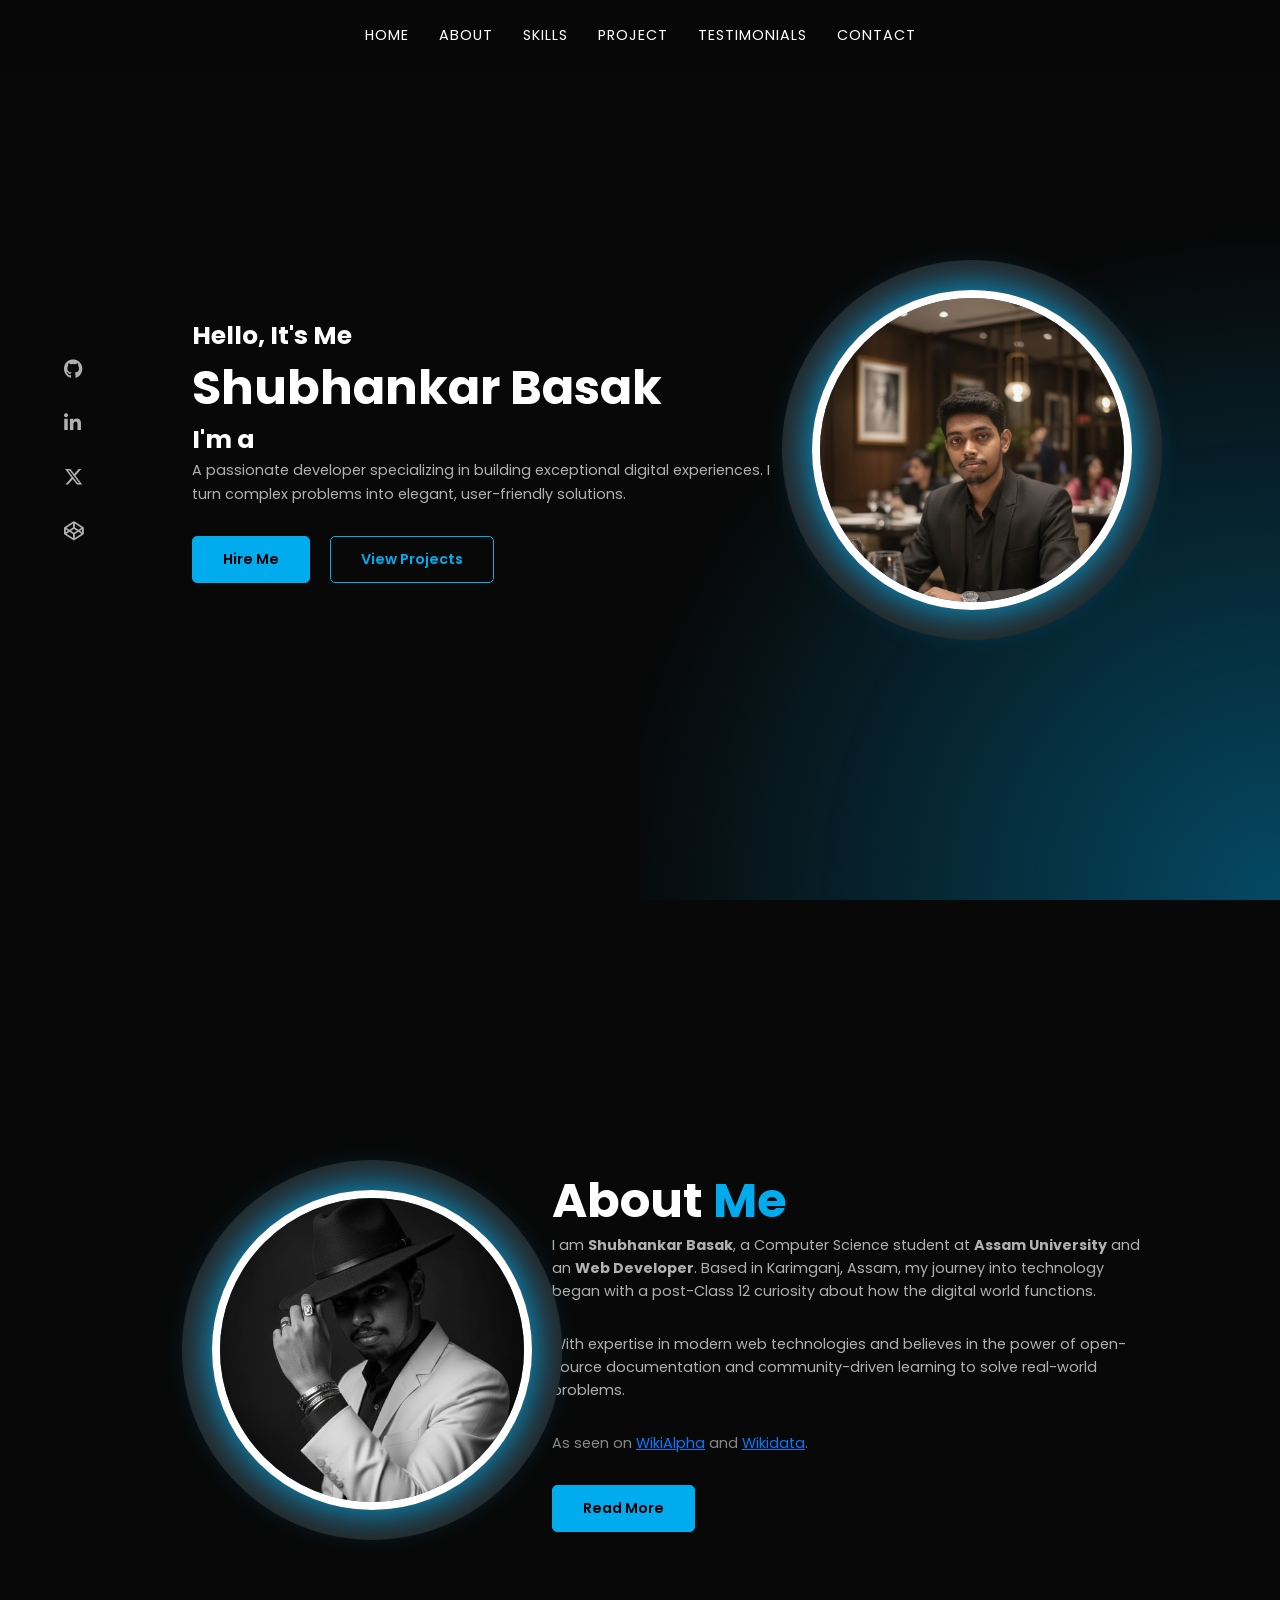
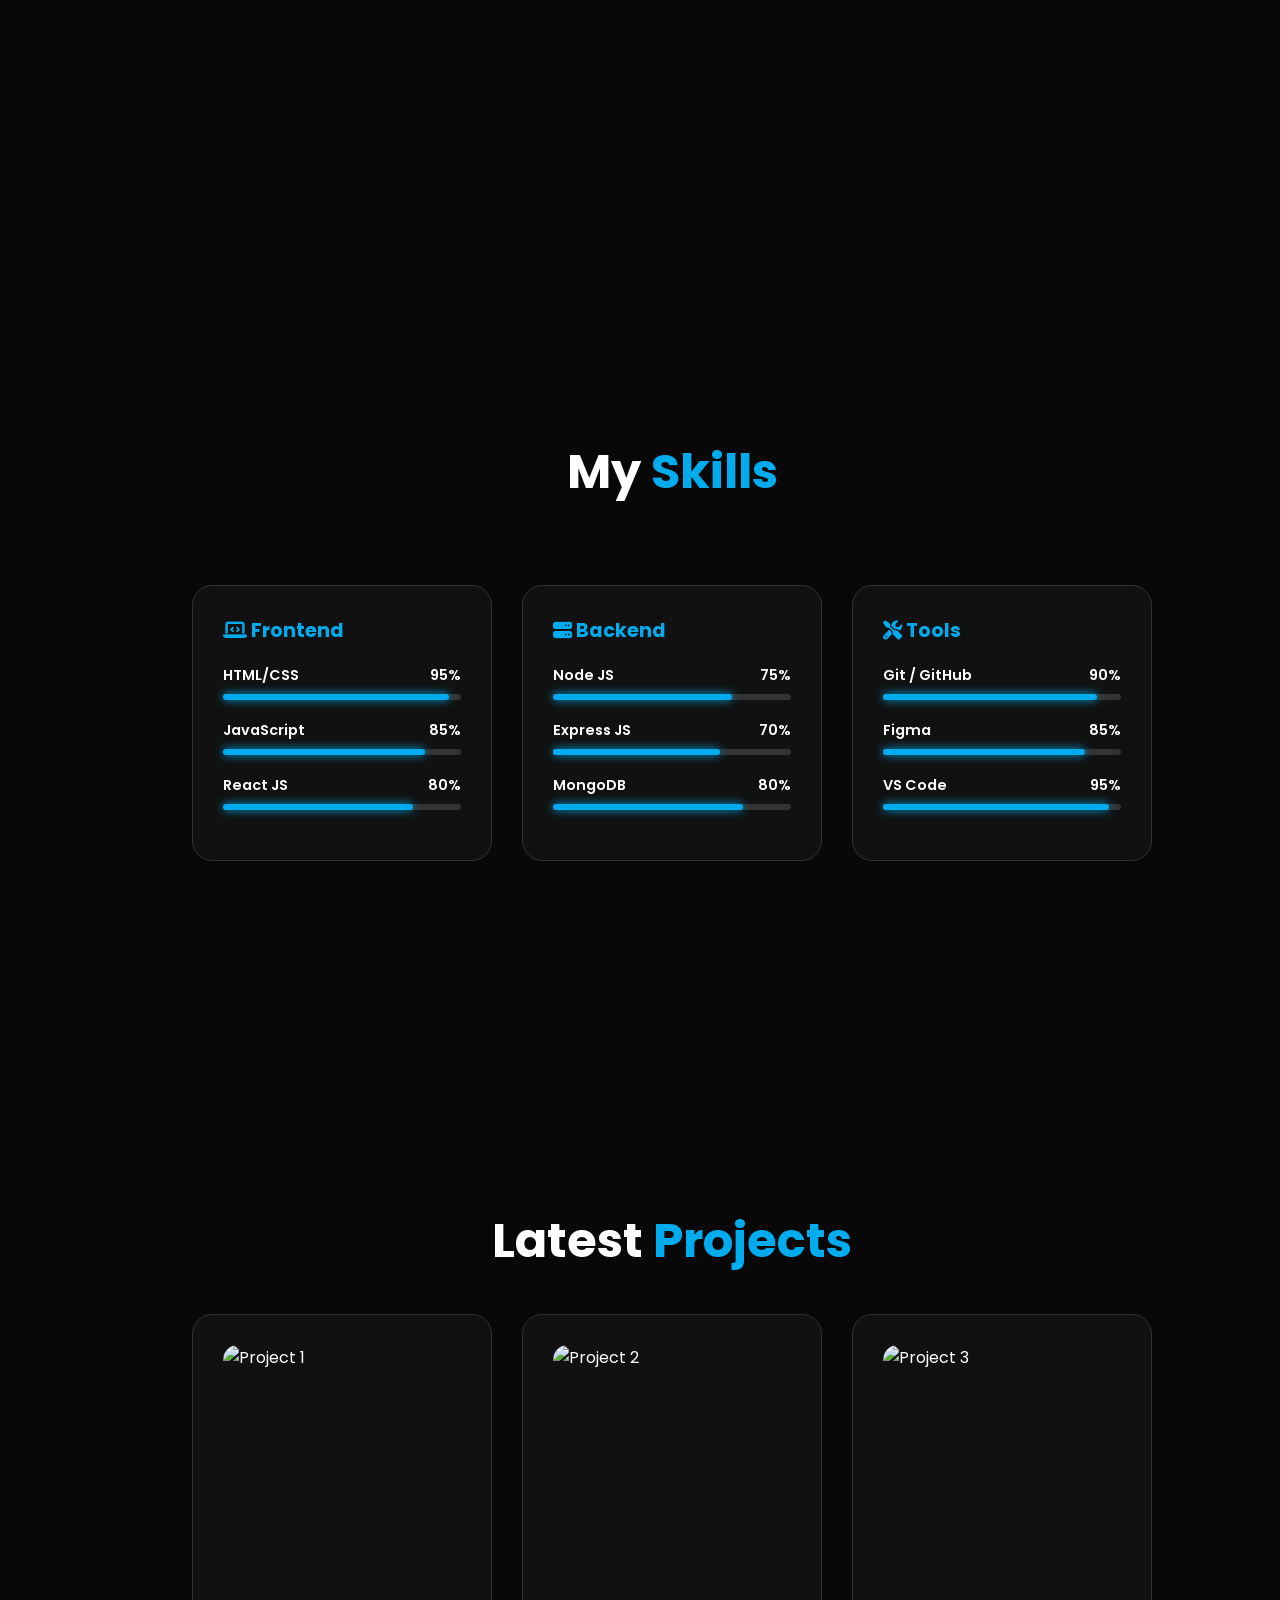
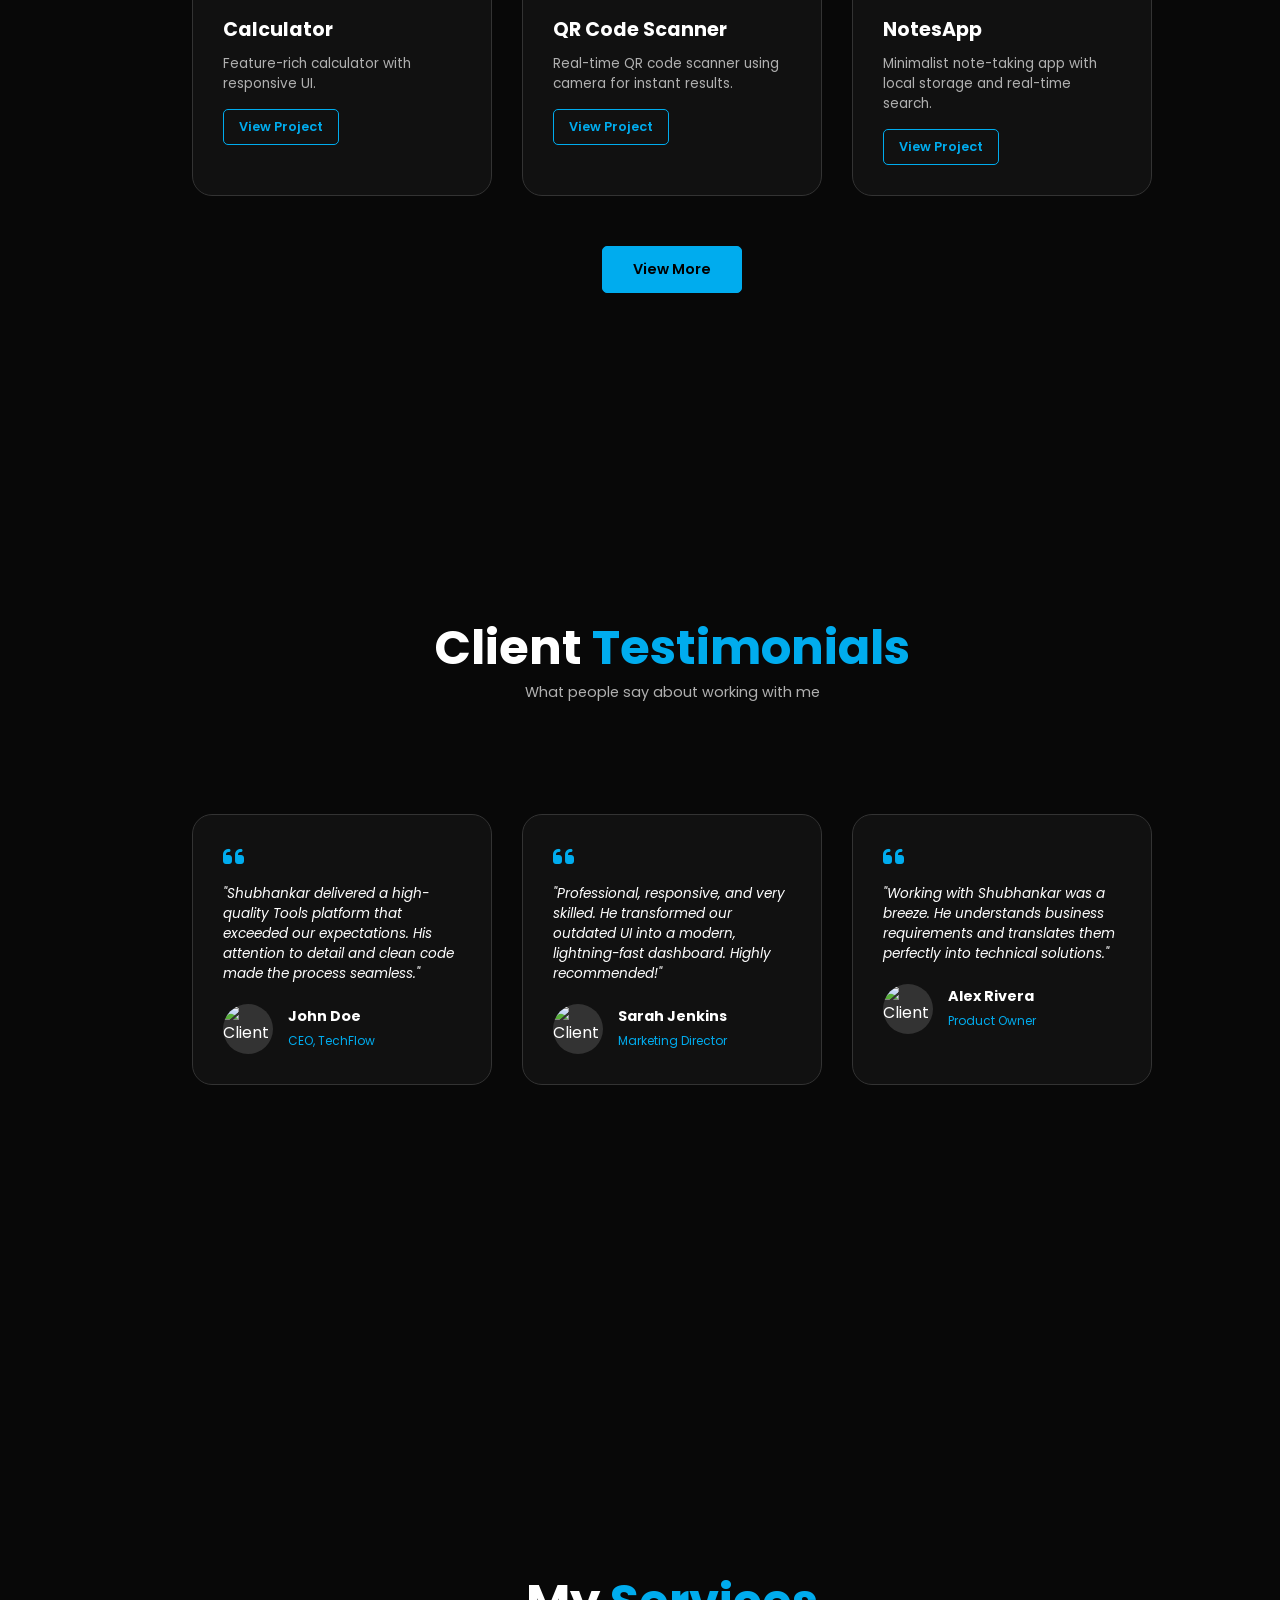
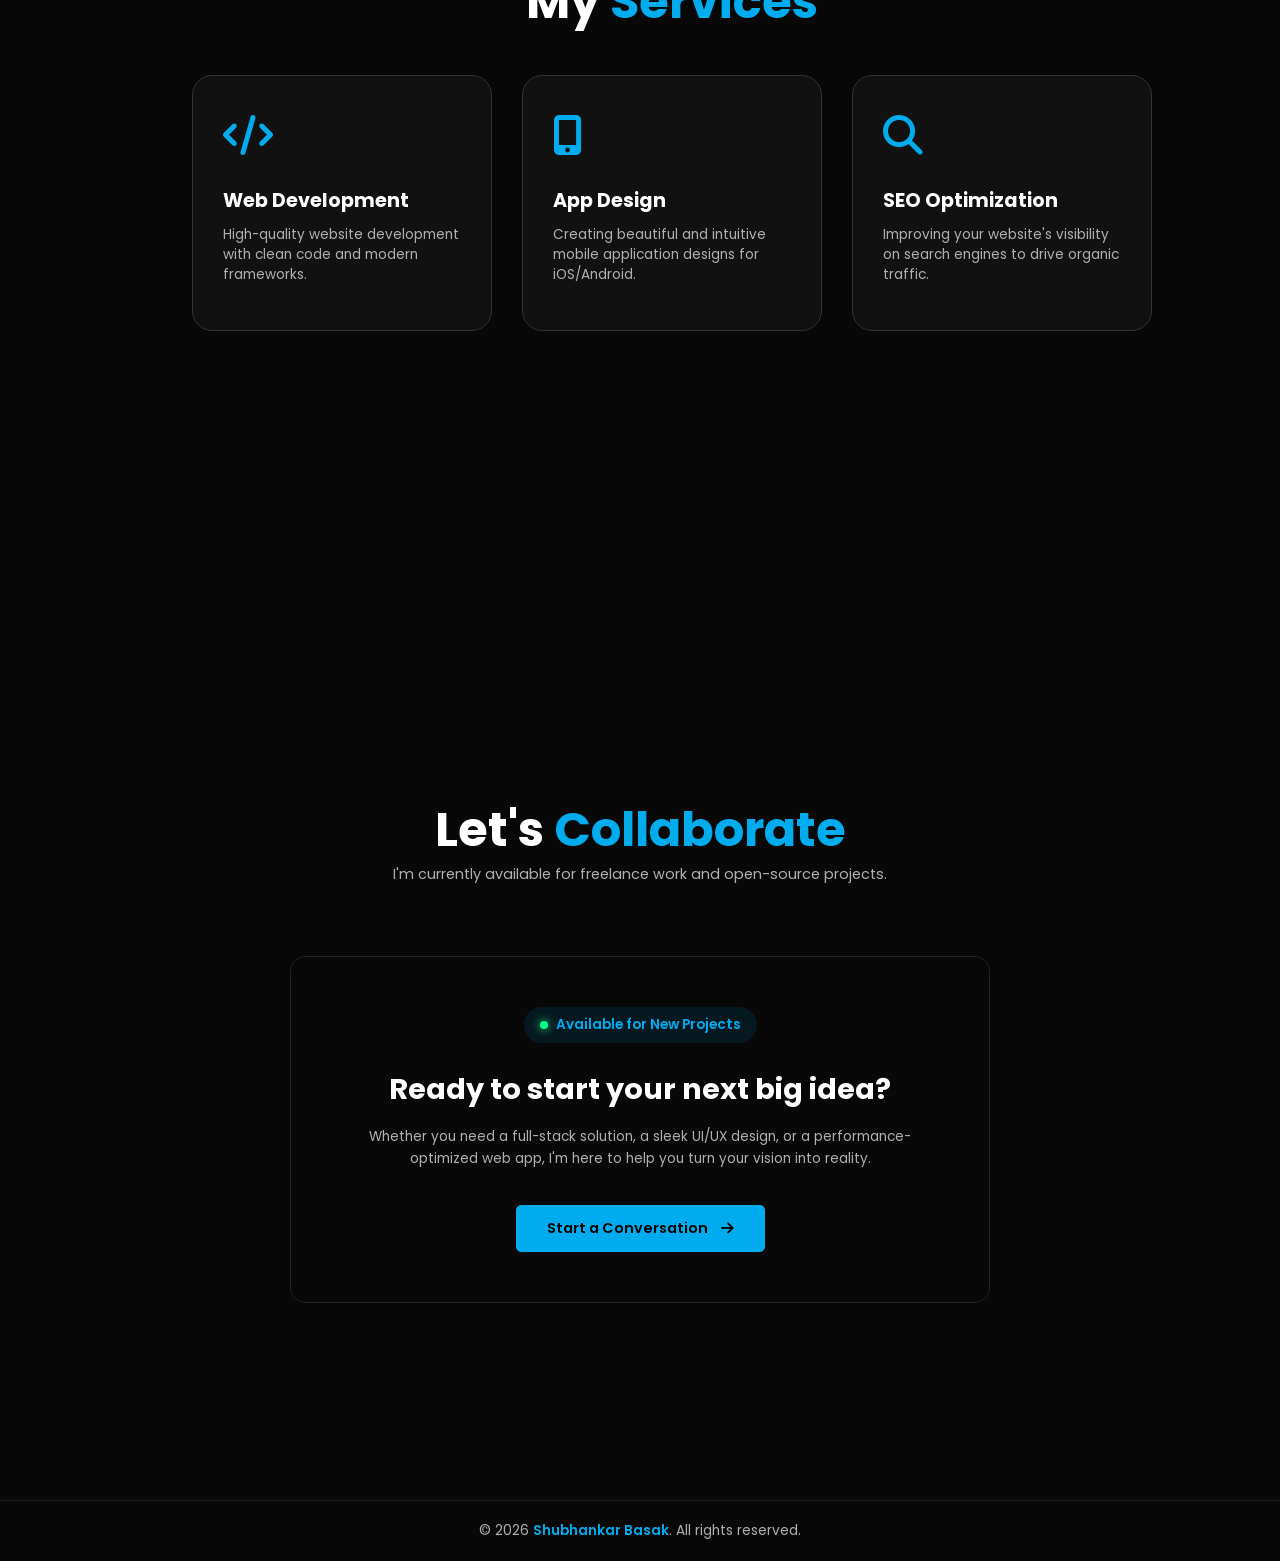
==== index.html @ ce128bd2 "Revamp contact section layout and content" ====
<!DOCTYPE html>
<html lang="en">
<head>
    <meta charset="UTF-8">
    <meta name="viewport" content="width=device-width, initial-scale=1.0">
    <title>Shubhankar Basak | Web Developer Portfolio</title>
    <link href="https://fonts.googleapis.com/css2?family=Poppins:wght@300;400;600;700&display=swap" rel="stylesheet">
    <link rel="stylesheet" href="https://cdnjs.cloudflare.com/ajax/libs/font-awesome/6.5.1/css/all.min.css">
    <link rel="stylesheet" href="style.css">
    <script src="https://unpkg.com/typed.js@2.1.0/dist/typed.umd.js"></script>
    
    <!-- Favicon (SB logo) -->
    <link rel="icon" type="image/png" href="./favicon.png">
    <link rel="apple-touch-icon" sizes="180x180" href="./favicon.png">
    <link rel="icon" type="image/png" sizes="16x16" href="./favicon.png">
    <link rel="icon" type="image/png" sizes="192x192" href="./favicon.png">

    <!-- SEO Meta -->
    <meta name="description" content="Portfolio of Shubhankar Basak, a passionate Full-Stack Web Developer and Computer Science student at Assam University. Expertise in modern web technologies.">
    <meta name="author" content="Shubhankar Basak">
    <meta name="keywords" content="Shubhankar Basak, Web Developer, Full-Stack Developer, Assam University, React Developer, Node.js Developer, India">
    <link rel="canonical" href="https://shubhankar-basak.github.io/">
    
    <meta name="google-site-verification" content="VZN8U-gEPuK7A5vsTEUNOyEI4NeCTrRRIuLxTg9g1_s" />
    
    <!-- Open Graph -->
    <meta property="og:site_name" content="Shubhankar Basak Portfolio"/>
    <meta property="og:title" content="Shubhankar Basak | Full-Stack Web Developer & CS Student"/>
    <meta property="og:description" content="Explore the portfolio of Shubhankar Basak. Transforming ideas into high-performance web applications with modern technology."/>
    <meta property="og:image" content="https://shubhankar-basak.github.io/Images/Shubhankar-Basak-as-Web-Developer.jpg"/> <!-- Your hero photo -->
    <meta property="og:image:alt" content="Shubhankar Basak Professional Portrait"/>
    <meta property="og:url" content="https://shubhankar-basak.github.io/"/>
    <meta property="og:type" content="website"/>
    
    <!-- Twitter -->
    <meta name="twitter:card" content="summary_large_image">
    <meta name="twitter:title" content="Shubhankar Basak | Full-Stack Web Developer">
    <meta name="twitter:description" content="Computer Science student at Assam University building high-performance web experiences.">
    <meta name="twitter:image" content="https://shubhankar-basak.github.io/Images/Shubhankar-Basak-as-Web-Developer.jpg">
    
     <!-- Structured Data -->
    <script type="application/ld+json">
{
  "@context": "https://schema.org",
  "@type": "ProfilePage",
  "mainEntity": {
    "@type": "Person",
    "name": "Shubhankar Basak",
    "url": "https://shubhankar-basak.github.io/",
    "jobTitle": "Web Developer",
    "description": "Computer Science student at Assam University and Web Developer.",
    "gender": "Male",
    "birthDate": "2006-04-20",
    "birthPlace": {
      "@type": "Place",
      "name": "Karimganj, Assam, India"
    },
    "image": [
    "https://shubhankar-basak.github.io/Images/Shubhankar-Basak-as-Web-Developer.jpg",
    "https://shubhankar-basak.github.io/Images/Shubhankar-Basak-at-university.jpg",
    "https://shubhankar-basak.github.io/Images/Shubhankar-Basak-at-snow.jpeg",
    "https://shubhankar-basak.github.io/Images/Shubhankar-Basak-in-portrait.jpeg"
  ],   
    "knowsAbout": [
    "Web Development",
    "Frontend Development",
    "Search Engine Optimization"
  ],
    "height": {
      "@type": "QuantitativeValue",
      "value": "1.66",
      "unitCode": "MTR"
    },
    "alumniOf": {
      "@type": "EducationalOrganization",
      "name": "Assam University",
      "sameAs": "https://www.wikidata.org/wiki/Q738991"
    },
    "address": {
      "@type": "PostalAddress",
      "addressLocality": "Sribhumi",
      "addressRegion": "Assam",
      "addressCountry": "India"
    },
    "sameAs": [  
      "https://github.com/Shubhankar-Basak",
      "https://www.linkedin.com/in/shubhankar-basak",
      "https://x.com/Shubhankar_in",
      "https://www.wikidata.org/wiki/Q137461805",
      "https://wikialpha.co/wiki/Shubhankar_Basak",
      "https://www.google.com/search?q=Shubhankar+Basak&kgmid=/g/11yhk9qsg5"  
    ]
  }
}
</script>
    
</head>
<body>

    <div class="bg-accent"></div>

    <nav>
    <div class="menu-toggle" id="mobile-menu">
        <span class="bar"></span>
        <span class="bar"></span>
        <span class="bar"></span>
    </div>

    <div class="nav-links">
        <a href="/" class="active">Home</a>
        <a href="about/">About</a>
        <a href="#skills">Skills</a>
        <a href="#project">Project</a>
        <a href="#testimonials">Testimonials</a>
        <a href="contact/">Contact</a>

        <!-- Social Icons in Mobile Menu Only -->
    <div class="mobile-social-icons">
        <a href="https://github.com/Shubhankar-Basak" target="_blank" rel="noopener">
            <i class="fab fa-github"></i>
        </a>
        <a href="https://www.linkedin.com/in/shubhankar-basak" target="_blank" rel="noopener">
            <i class="fab fa-linkedin-in"></i>
        </a>
        <a href="https://x.com/Shubhankar_in" target="_blank" rel="noopener">
            <i class="fab fa-x-twitter"></i>
        </a>
    </div>
    </div>
</nav>

    <div class="sidebar">
    <a href="https://github.com/Shubhankar-Basak" target="_blank" rel="noopener" title="GitHub">
        <i class="fab fa-github"></i>
    </a>
    <a href="https://www.linkedin.com/in/shubhankar-basak" target="_blank" rel="noopener" title="LinkedIn">
        <i class="fab fa-linkedin-in"></i>
    </a>
    <a href="https://x.com/Shubhankar_in" target="_blank" rel="noopener" title="X (Twitter)">
        <i class="fab fa-x-twitter"></i>
    </a>
    <a href="https://codepen.io/your-codepen-username" target="_blank" rel="noopener" title="CodePen">
        <i class="fab fa-codepen"></i>
    </a>
</div>

    <section id="home">
        <div class="hero-text">
            <h3>Hello, It's Me</h3>
            <h1>Shubhankar Basak</h1>
            <h3>I'm a <span id="typing-text"></span></h3>
            <p>
                A passionate developer specializing in building exceptional digital experiences. I turn complex problems into elegant, user-friendly solutions.
            </p>
            <div class="btn-group">
                <a href="#contact" class="btn btn-fill">Hire Me</a>
                <a href="#project" class="btn btn-outline">View Projects</a>
            </div>
        </div>

        <div class="profile-container">
            <div class="shape-bg"></div>
            <div class="image-ring">
                <img src="Images/Shubhankar-Basak-as-Web-Developer.jpg" alt="Shubhankar Basak as an Web Developer">
            </div>
        </div>
    </section>

    <section id="about">
    <div class="profile-container">
        <div class="shape-bg"></div>
        <div class="image-ring">
            <img src="Images/Shubhankar-Basak-at-university.jpg" alt="Shubhankar Basak at University">
        </div>
    </div>

    <div class="hero-text">
        <h1>About <span>Me</span></h1>
        <p>
            I am <strong>Shubhankar Basak</strong>, a Computer Science student at <strong>Assam University</strong> and an <strong>Web Developer</strong>. Based in Karimganj, Assam, my journey into technology began with a post-Class 12 curiosity about how the digital world functions.
        </p>
        <p>
            With expertise in modern web technologies and believes in the power of open-source documentation and community-driven learning to solve real-world problems.
        </p>
        <p style="font-size: 0.9rem; color: #888;">
            As seen on <a href="https://wikialpha.co/wiki/Shubhankar_Basak" target="_blank" style="color: #007bff; text-decoration: underline;">WikiAlpha</a> and <a href="https://www.wikidata.org/wiki/Q137461805" target="_blank" style="color: #007bff; text-decoration: underline;">Wikidata</a>.
        </p>
        <div class="btn-group">
            <a href="about/" class="btn btn-fill">Read More</a>
        </div>
    </div>
</section>
    
    <section id="skills" style="flex-direction: column; justify-content: center; text-align: center;">
    <div class="hero-text" style="margin-bottom: 40px;">
        <h1>My <span>Skills</span></h1>
    </div>

    <div class="grid">
        <div class="card">
            <h3 style="color: var(--primary-blue); margin-bottom: 20px;"><i class="fas fa-laptop-code"></i> Frontend</h3>
            <div class="skill-item">
                <div class="skill-info"><span>HTML/CSS</span><span>95%</span></div>
                <div class="progress-line"><span style="width: 95%;"></span></div>
            </div>
            <div class="skill-item">
                <div class="skill-info"><span>JavaScript</span><span>85%</span></div>
                <div class="progress-line"><span style="width: 85%;"></span></div>
            </div>
            <div class="skill-item">
                <div class="skill-info"><span>React JS</span><span>80%</span></div>
                <div class="progress-line"><span style="width: 80%;"></span></div>
            </div>
        </div>

        <div class="card">
            <h3 style="color: var(--primary-blue); margin-bottom: 20px;"><i class="fas fa-server"></i> Backend</h3>
            <div class="skill-item">
                <div class="skill-info"><span>Node JS</span><span>75%</span></div>
                <div class="progress-line"><span style="width: 75%;"></span></div>
            </div>
            <div class="skill-item">
                <div class="skill-info"><span>Express JS</span><span>70%</span></div>
                <div class="progress-line"><span style="width: 70%;"></span></div>
            </div>
            <div class="skill-item">
                <div class="skill-info"><span>MongoDB</span><span>80%</span></div>
                <div class="progress-line"><span style="width: 80%;"></span></div>
            </div>
        </div>

        <div class="card">
            <h3 style="color: var(--primary-blue); margin-bottom: 20px;"><i class="fas fa-tools"></i> Tools</h3>
            <div class="skill-item">
                <div class="skill-info"><span>Git / GitHub</span><span>90%</span></div>
                <div class="progress-line"><span style="width: 90%;"></span></div>
            </div>
            <div class="skill-item">
                <div class="skill-info"><span>Figma</span><span>85%</span></div>
                <div class="progress-line"><span style="width: 85%;"></span></div>
            </div>
            <div class="skill-item">
                <div class="skill-info"><span>VS Code</span><span>95%</span></div>
                <div class="progress-line"><span style="width: 95%;"></span></div>
            </div>
        </div>
    </div>
</section>
    
    <section id="project">
        <div class="hero-text">
            <h1>Latest <span>Projects</span></h1>
        </div>

        <div class="grid">
            <div class="card">
                <div class="project-img">
                    <img src="https://i.ibb.co/VY19s7vb/unnamed.png" alt="Project 1">
                </div>
                <h3>Calculator</h3>
                <p>Feature-rich calculator with responsive UI.</p>
                <a href="https://shubhankar-basak.github.io/calculator/" class="btn btn-outline" style="padding: 8px 15px; font-size: 0.8rem;">View Project</a>
            </div>
            
            <div class="card">
                <div class="project-img">
                    <img src="https://i.ibb.co/N2tdGqB3/unnamed.jpg" alt="Project 2">
                </div>
                <h3>QR Code Scanner</h3>
                <p>Real-time QR code scanner using camera for instant results.</p>
                <a href="https://shubhankar-basak.github.io/qrcodescanner/" class="btn btn-outline" style="padding: 8px 15px; font-size: 0.8rem;">View Project</a>
            </div>

            <div class="card">
                <div class="project-img">
                    <img src="https://i.ibb.co/Y7VMCt6t/unnamed.png" alt="Project 3">
                </div>
                <h3>NotesApp</h3>
                <p>Minimalist note-taking app with local storage and real-time search.</p>
                <a href="https://shubhankar-basak.github.io/NotesApp/" class="btn btn-outline" style="padding: 8px 15px; font-size: 0.8rem;">View Project</a>
            </div>
        </div>

        <div style="margin-top: 50px;">
            <button onclick="openModal()" class="btn btn-fill">View More</button>
        </div>
    </section>
    
    <div id="projectModal" class="modal-overlay">
    <div class="modal-content">
        <span class="close-modal" onclick="closeModal()">&times;</span>
        <h2 class="highlight">All Projects</h2>
        <div class="modal-grid">
            <div class="modal-item">
                <h4>Calculator</h4>
                <p>Feature-rich calculator with responsive UI.</p>
                <a href="https://shubhankar-basak.github.io/calculator/" class="btn btn-fill" style="padding: 8px 15px; font-size: 0.8rem;">View Project</a>
            </div>
            <div class="modal-item">
                <h4>QR Code Scanner</h4>
                <p>Real-time QR scanner using camera API for instant detection & results.</p>
                <a href="https://shubhankar-basak.github.io/qrcodescanner/" class="btn btn-fill" style="padding: 8px 15px; font-size: 0.8rem;">View Project</a>
            </div>
            <div class="modal-item">
                <h4>NotesApp</h4>
                <p>Minimalist note-taking app with local storage and real-time search.</p>
                <a href="https://shubhankar-basak.github.io/NotesApp/" class="btn btn-fill" style="padding: 8px 15px; font-size: 0.8rem;">View Project</a>
            </div>
            <div class="modal-item">
                <h4>Healthy-diet Guide</h4>
                <p>Wellness website with meal plans with cool UI.</p>
                <a href="https://shubhankar-basak.github.io/healthydiet/" class="btn btn-fill" style="padding: 8px 15px; font-size: 0.8rem;">View Project</a>
            </div>
            <div class="modal-item">
                <h4>Tic-Tac-Toe</h4>
                <p>Interactive two-player game with smart win/draw detection.</p>
                <a href="https://shubhankar-basak.github.io/tic-tac-toe/" class="btn btn-fill" style="padding: 8px 15px; font-size: 0.8rem;">View Project</a>
            </div>
            <div class="modal-item">
                <h4>Tools hub</h4>
                <p>All-in-one utility hub with converters, generators, and tools.</p>
                <a href="https://shubhankar-basak.github.io/tools/
" class="btn btn-fill" style="padding: 8px 15px; font-size: 0.8rem;">View Project</a>
            </div>
        </div>
    </div>
</div>
    
    <section id="testimonials" style="flex-direction: column; justify-content: center; text-align: center;">
    <div class="hero-text" style="margin-bottom: 40px;">
        <h1>Client <span>Testimonials</span></h1>
        <p>What people say about working with me</p>
    </div>

    <div class="grid">
        <div class="card testimonial-card">
            <i class="fas fa-quote-left" style="color: var(--primary-blue); font-size: 1.5rem; margin-bottom: 15px;"></i>
            <p style="font-style: italic; color: var(--text-white); margin-bottom: 20px;">
                "Shubhankar delivered a high-quality Tools platform that exceeded our expectations. His attention to detail and clean code made the process seamless."
            </p>
            <div class="client-info" style="display: flex; align-items: center; gap: 15px;">
                <div class="client-img" style="width: 50px; height: 50px; border-radius: 50%; background: #333; overflow: hidden;">
                    <img src="https://images.unsplash.com/photo-1500648767791-00dcc994a43e?ixlib=rb-4.0.3&auto=format&fit=crop&w=100&h=100&q=80" alt="Client 1" style="width: 100%; height: 100%; object-fit: cover;">
                </div>
                <div style="text-align: left;">
                    <h4 style="font-size: 0.9rem;">John Doe</h4>
                    <span style="font-size: 0.75rem; color: var(--primary-blue);">CEO, TechFlow</span>
                </div>
            </div>
        </div>

        <div class="card testimonial-card">
            <i class="fas fa-quote-left" style="color: var(--primary-blue); font-size: 1.5rem; margin-bottom: 15px;"></i>
            <p style="font-style: italic; color: var(--text-white); margin-bottom: 20px;">
                "Professional, responsive, and very skilled. He transformed our outdated UI into a modern, lightning-fast dashboard. Highly recommended!"
            </p>
            <div class="client-info" style="display: flex; align-items: center; gap: 15px;">
                <div class="client-img" style="width: 50px; height: 50px; border-radius: 50%; background: #333; overflow: hidden;">
                    <img src="https://images.unsplash.com/photo-1580489944761-15a19d654956?ixlib=rb-4.0.3&auto=format&fit=crop&w=100&h=100&q=80" alt="Client 2" style="width: 100%; height: 100%; object-fit: cover;">
                </div>
                <div style="text-align: left;">
                    <h4 style="font-size: 0.9rem;">Sarah Jenkins</h4>
                    <span style="font-size: 0.75rem; color: var(--primary-blue);">Marketing Director</span>
                </div>
            </div>
        </div>

        <div class="card testimonial-card">
            <i class="fas fa-quote-left" style="color: var(--primary-blue); font-size: 1.5rem; margin-bottom: 15px;"></i>
            <p style="font-style: italic; color: var(--text-white); margin-bottom: 20px;">
                "Working with Shubhankar was a breeze. He understands business requirements and translates them perfectly into technical solutions."
            </p>
            <div class="client-info" style="display: flex; align-items: center; gap: 15px;">
                <div class="client-img" style="width: 50px; height: 50px; border-radius: 50%; background: #333; overflow: hidden;">
                    <img src="https://images.unsplash.com/photo-1519345182560-3f2917c472ef?ixlib=rb-4.0.3&auto=format&fit=crop&w=100&h=100&q=80" alt="Client 3" style="width: 100%; height: 100%; object-fit: cover;">
                </div>
                <div style="text-align: left;">
                    <h4 style="font-size: 0.9rem;">Alex Rivera</h4>
                    <span style="font-size: 0.75rem; color: var(--primary-blue);">Product Owner</span>
                </div>
            </div>
        </div>
    </div>
</section>

    <section id="service">
        <div class="hero-text">
            <h1>My <span>Services</span></h1>
        </div>
        <div class="grid">
            <div class="card">
                <div class="service-icon"><i class="fas fa-code"></i></div>
                <h3>Web Development</h3>
                <p>High-quality website development with clean code and modern frameworks.</p>
            </div>
            <div class="card">
                <div class="service-icon"><i class="fas fa-mobile-alt"></i></div>
                <h3>App Design</h3>
                <p>Creating beautiful and intuitive mobile application designs for iOS/Android.</p>
            </div>
            <div class="card">
                <div class="service-icon"><i class="fas fa-search"></i></div>
                <h3>SEO Optimization</h3>
                <p>Improving your website's visibility on search engines to drive organic traffic.</p>
            </div>
        </div>
    </section>
    
    <section id="contact" style="display: flex; flex-direction: column; justify-content: center; align-items: center; padding: 100px 10%;">
    <div class="hero-text" style="text-align: center; max-width: 100%; margin-bottom: 40px;">
        <h1>Let's <span>Collaborate</span></h1>
        <p>I'm currently available for freelance work and open-source projects.</p>
    </div>

    <div class="card teaser-card" style="width: 100%; max-width: 700px; padding: 50px; text-align: center; background: var(--secondary-bg); border: 1px solid #222; border-radius: 15px; transition: 0.4s;">
        
        <div class="availability-tag" style="display: inline-flex; align-items: center; gap: 8px; background: rgba(0, 172, 238, 0.1); color: var(--primary-blue); padding: 8px 16px; border-radius: 50px; font-size: 0.85rem; font-weight: 600; margin-bottom: 25px;">
            <span style="width: 8px; height: 8px; background: #00ff88; border-radius: 50%; box-shadow: 0 0 10px #00ff88;"></span>
            Available for New Projects
        </div>

        <h2 style="font-size: 1.8rem; margin-bottom: 15px; color: white;">Ready to start your next big idea?</h2>
        <p style="color: var(--text-gray); margin-bottom: 35px; line-height: 1.6;">
            Whether you need a full-stack solution, a sleek UI/UX design, or a performance-optimized web app, I'm here to help you turn your vision into reality.
        </p>

        <div class="btn-group" style="justify-content: center;">
            <a href="contact/" class="btn btn-fill">
                Start a Conversation <i class="fas fa-arrow-right" style="margin-left: 10px;"></i>
            </a>
        </div>
    </div>
</section>


<footer style="padding: 20px 10%; border-top: 1px solid #1a1a1a; text-align: center;">
    <div style="display: flex; justify-content: center; align-items: center;">
        <div style="color: var(--text-gray); font-size: 0.85rem;">
            <p>&copy; 2026 <a href="https://shubhankar-basak.github.io/" style="color: var(--primary-blue); font-weight: 600; text-decoration: none;">Shubhankar Basak</a>. All rights reserved.</p>
        </div>
    </div>
</footer>

    <script src="script.js"></script>
</body>
</html>
---- style.css ----
:root {
            --bg-color: #080808;
            --primary-blue: #00acee;
            --text-white: #ffffff;
            --text-gray: #b0b0b0;
        }

        * {
            margin: 0;
            padding: 0;
            box-sizing: border-box;
            font-family: 'Poppins', sans-serif;
            scroll-behavior: smooth;
        }

        html {
            scroll-padding-top: 90px; /* Ensures section headers aren't hidden by nav */
        }

        body {
            background-color: var(--bg-color);
            color: var(--text-white);
            overflow-x: hidden;
        }

        /* Background Accent */
        .bg-accent {
            position: fixed;
            bottom: 0;
            right: 0;
            width: 50%;
            height: 80%;
            background: radial-gradient(circle at bottom right, rgba(0, 172, 238, 0.4) 0%, transparent 70%);
            z-index: -1;
        }

        /* Navigation */
        nav {
            display: flex;
            justify-content: center;
            gap: 30px;
            padding: 25px;
            font-size: 0.9rem;
            text-transform: uppercase;
            letter-spacing: 1px;
            position: fixed;
            top: 0;
            width: 100%;
            background: rgba(8, 8, 8, 0.8);
            backdrop-filter: blur(10px);
            z-index: 1000;
        }

        nav a {
            color: var(--text-white);
            text-decoration: none;
            transition: 0.3s;
            border-bottom: 2px solid transparent;
        }

        nav a:hover, nav a.active {
            color: var(--primary-blue);
            border-bottom: 2px solid var(--primary-blue);
            padding-bottom: 5px;
        }

        /* Sidebar Icons */
        .sidebar {
            position: fixed;
            left: 5%;
            top: 50%;
            transform: translateY(-50%);
            display: flex;
            flex-direction: column;
            gap: 25px;
            font-size: 1.2rem;
            color: var(--text-gray);
            z-index: 100;
        }

        .sidebar i {
            cursor: pointer;
            transition: 0.3s;
        }

        .sidebar i:hover {
            color: var(--primary-blue);
        }

        /* Sections Styling */
        section {
            display: flex;
            align-items: center;
            justify-content: space-between;
            min-height: 100vh;
            padding: 80px 10% 80px 15%;
        }

        .hero-text {
            max-width: 600px;
        }

        .hero-text h3 {
            font-size: 25px;
            font-weight: 700;
        }

        .hero-text h3 span {
            color: var(--primary-blue);
        }

        .hero-text h1 {
            font-size: 48px;
            font-weight: 700;
            margin: -3px 0;
        }

        .hero-text h1 span {
            color: var(--primary-blue);
        }
        
        .hero-text p {
            color: var(--text-gray);
            line-height: 1.6;
            margin-bottom: 30px;
            font-size: 0.9rem;
        }

        /* Buttons */
        .btn-group {
            display: flex;
            gap: 20px;
        }

        .btn {
            padding: 12px 30px;
            border-radius: 5px;
            text-decoration: none;
            font-weight: 600;
            transition: 0.3s;
            font-size: 0.9rem;
            display: inline-block;
        }

        .btn-fill {
            background-color: var(--primary-blue);
            color: #000;
            border: 1px solid var(--primary-blue);
        }

        .btn-outline {
            background: transparent;
            color: var(--primary-blue);
            border: 1px solid var(--primary-blue);
        }

        .btn:hover {
            transform: translateY(-3px);
            box-shadow: 0 5px 15px rgba(0, 172, 238, 0.3);
        }

        /* Profile Image Container */
        .profile-container {
            position: relative;
            width: 400px;
            height: 400px;
            display: flex;
            justify-content: center;
            align-items: center;
        }

        .image-ring {
            width: 320px;
            height: 320px;
            border-radius: 50%;
            border: 8px solid white;
            box-shadow: 0 0 40px var(--primary-blue), inset 0 0 40px var(--primary-blue);
            overflow: hidden;
            position: relative;
            z-index: 2;
        }

        .image-ring img {
            width: 100%;
            height: 100%;
            object-fit: cover;
        }

        .shape-bg {
            position: absolute;
            width: 380px;
            height: 380px;
            background-color: #252525;
            border-radius: 50%;
            z-index: 1;
        }

        /* Grid & Cards (Used for Projects and Services) */
        #project, #service {
            flex-direction: column;
            justify-content: center;
            text-align: center;
        }

        .grid {
            display: grid;
            grid-template-columns: repeat(auto-fit, minmax(300px, 1fr));
            gap: 30px;
            width: 100%;
            margin-top: 40px;
        }

        .card {
            background: #111;
            padding: 30px;
            border-radius: 20px;
            border: 1px solid #333;
            transition: 0.4s;
            text-align: left;
        }

        .card:hover {
            border-color: var(--primary-blue);
            transform: translateY(-10px);
            box-shadow: 0 0 20px rgba(0, 172, 238, 0.2);
        }

        .project-img {
            width: 100%;
            height: 250px;
            background: #111111;
            border-radius: 15px;
            margin-bottom: 20px;
            overflow: hidden;
        }

        .project-img img {
            width: 100%;
            height: 100%;
            object-fit: cover;
        }

        .card h3 {
            font-size: 1.2rem;
            margin-bottom: 10px;
        }

        .card p {
            font-size: 0.85rem;
            color: var(--text-gray);
            margin-bottom: 15px;
        }

        .service-icon {
            font-size: 2.5rem;
            color: var(--primary-blue);
            margin-bottom: 20px;
        }

        /* Responsive */
        @media (max-width: 992px) {
            section {
                flex-direction: column-reverse;
                text-align: center;
                padding: 100px 5%;
            }
            .sidebar {
                position: relative;
                flex-direction: row;
                justify-content: center;
                top: 0;
                transform: none;
                margin-top: 40px;
            }
            .hero-text {
                margin-top: 40px;
            }
            .btn-group {
                justify-content: center;
            }
        }
        /* Skill Specific Styles */
.skill-item {
    margin-bottom: 20px;
}

.skill-info {
    display: flex;
    justify-content: space-between;
    margin-bottom: 8px;
    font-size: 0.9rem;
    font-weight: 600;
}

.progress-line {
    width: 100%;
    height: 6px;
    background-color: #333;
    border-radius: 10px;
    position: relative;
}

.progress-line span {
    height: 100%;
    background-color: var(--primary-blue);
    position: absolute;
    border-radius: 10px;
    box-shadow: 0 0 10px var(--primary-blue);
}
input:focus, textarea:focus {
    border-color: var(--primary-blue) !important;
    box-shadow: 0 0 10px rgba(0, 172, 238, 0.1);
    transition: 0.3s;
}
/* Custom Scrollbar for Chrome, Safari, and Edge */
::-webkit-scrollbar {
    width: 8px;
}

::-webkit-scrollbar-track {
    background: #080808; 
}

::-webkit-scrollbar-thumb {
    background: var(--primary-blue);
    border-radius: 10px;
}

::-webkit-scrollbar-thumb:hover {
    background: #0086b3; /* Slightly darker blue on hover */
}
/* Changes the color of text when a user highlights it */
::selection {
    background-color: var(--primary-blue);
    color: #000;
}
.card {
    /* ... your existing code ... */
    transition: all 0.4s cubic-bezier(0.175, 0.885, 0.32, 1.275);
}
/* Hamburger Styles */
.menu-toggle {
    display: none; /* Hidden on desktop */
    flex-direction: column;
    cursor: pointer;
    gap: 6px;
    z-index: 1001;
}

.bar {
    width: 25px;
    height: 3px;
    background-color: var(--text-white);
    transition: 0.4s;
    border-radius: 2px;
}

/* Mobile Menu Media Query */
@media (max-width: 768px) {
    .menu-toggle { display: flex; }

    .nav-links {
        position: fixed;
        top: 0;
        right: -100%; /* Hidden by default */
        height: 100vh;
        width: 70%;
        background: rgba(8, 8, 8, 0.98);
        backdrop-filter: blur(15px);
        display: flex;
        flex-direction: column;
        align-items: center;
        justify-content: center;
        gap: 30px;
        transition: 0.5s cubic-bezier(0.77,0.2,0.05,1.0);
    }

    .nav-links.active { right: 0; }

    /* Animated X Bar */
    .menu-toggle.active .bar:nth-child(1) { transform: translateY(9px) rotate(45deg); }
    .menu-toggle.active .bar:nth-child(2) { opacity: 0; }
    .menu-toggle.active .bar:nth-child(3) { transform: translateY(-9px) rotate(-45deg); }

    /* Mobile Text Hover: Blue and Underline only */
    .nav-links a {
        font-size: 1.2rem;
        border-bottom: none !important; /* Remove desktop border */
        padding-bottom: 0 !important;
    }

    .nav-links a:hover {
        color: var(--primary-blue) !important;
        text-decoration: underline;
        text-underline-offset: 8px;
    }
}
/* Restores spacing and layout for Desktop */
.nav-links {
    display: flex;
    gap: 30px; /* This adds the space between your links */
}

/* Ensure links don't have underlines by default */
.nav-links a {
    text-decoration: none;
}

/* Adjust the main nav to keep things centered */
nav {
    display: flex;
    justify-content: center;
    align-items: center;
}
@media (max-width: 992px) {
    /* Target the About section specifically */
    #about {
        flex-direction: column; /* Stack vertically */
    }

    /* Force the profile image to the top */
    #about .profile-container {
        order: 1; 
        margin-bottom: 20px; /* Add space between image and text */
    }

    /* Force the text to the bottom */
    #about .hero-text {
        order: 2;
    }
}
/* Modal Overlay */
.modal-overlay {
    position: fixed;
    top: 0;
    left: 0;
    width: 100%;
    height: 100%;
    background: rgba(0, 0, 0, 0.9);
    backdrop-filter: blur(8px);
    display: none; /* Hidden by default */
    justify-content: center;
    align-items: center;
    z-index: 2000;
}

/* Modal Box */
.modal-content {
    background: #111;
    padding: 40px;
    border-radius: 20px;
    border: 1px solid var(--primary-blue);
    width: 90%;
    max-width: 700px;
    max-height: 80vh;
    overflow-y: auto;
    position: relative;
    animation: modalFadeIn 0.3s ease;
}

@keyframes modalFadeIn {
    from { opacity: 0; transform: scale(0.9); }
    to { opacity: 1; transform: scale(1); }
}

.close-modal {
    position: absolute;
    top: 20px;
    right: 25px;
    font-size: 2rem;
    color: var(--text-gray);
    cursor: pointer;
}

.close-modal:hover { color: var(--primary-blue); }

/* Modal List Styling */
.modal-grid {
    display: flex;
    flex-direction: column;
    gap: 15px;
    margin-top: 25px;
}

.modal-item {
    padding: 15px;
    border-bottom: 1px solid #222;
    display: flex;
    justify-content: space-between;
    align-items: center;
}

.modal-item h4 { margin-bottom: 5px; }
.modal-item p { font-size: 0.85rem; color: var(--text-gray); }

.modal-content {
    background: #111;
    padding: 40px;
    padding-right: 25px; /* Extra space to keep the thumb away from the edge */
    border-radius: 20px;
    border: 1px solid var(--primary-blue);
    overflow-y: auto;
    scrollbar-width: thin; /* Firefox */
    scrollbar-color: var(--primary-blue) transparent; /* Firefox */
}

/* Chrome, Safari, and Edge */
.modal-content::-webkit-scrollbar {
    width: 6px;
}

.modal-content::-webkit-scrollbar-track {
    background: transparent;
    margin: 20px 0; /* Important: keeps the thumb away from the rounded border */
}

.modal-content::-webkit-scrollbar-thumb {
    background: var(--primary-blue);
    border-radius: 10px;
}

/* Hides the arrows */
.modal-content::-webkit-scrollbar-button {
    display: none;
}
/* 1. Target the buttons specifically for the modal */
.modal-content::-webkit-scrollbar-button:single-button {
    background-color: transparent;
    display: none;
    width: 0;
    height: 0;
}

/* 2. Extra insurance: target the 'up' and 'down' states */
.modal-content::-webkit-scrollbar-button:start:decrement,
.modal-content::-webkit-scrollbar-button:end:increment {
    display: none !important;
}

/* 3. Refine the track to ensure it doesn't leave gaps where buttons were */
.modal-content::-webkit-scrollbar-track-piece {
    background-color: transparent;
    /* This ensures the track takes up the full height of the scroll area */
    margin: 10px 0; 
}
.sidebar a {
    color: inherit; /* Keeps current color */
    transition: color 0.3s;
}
.sidebar a:hover i {
    color: var(--primary-blue);
}
/* Hide mobile social icons on desktop */
.mobile-social-icons {
    display: none;
    margin-top: 40px;
    gap: 30px;
}

/* Show and style social icons only in mobile menu */
@media (max-width: 768px) {
    .mobile-social-icons {
        display: flex;
        justify-content: center;
    }

    .mobile-social-icons a {
        font-size: 1.8rem;
        color: var(--text-gray);
        transition: color 0.3s, transform 0.3s;
    }

    .mobile-social-icons a:hover {
        color: var(--primary-blue);
        transform: scale(1.2);
    }
}
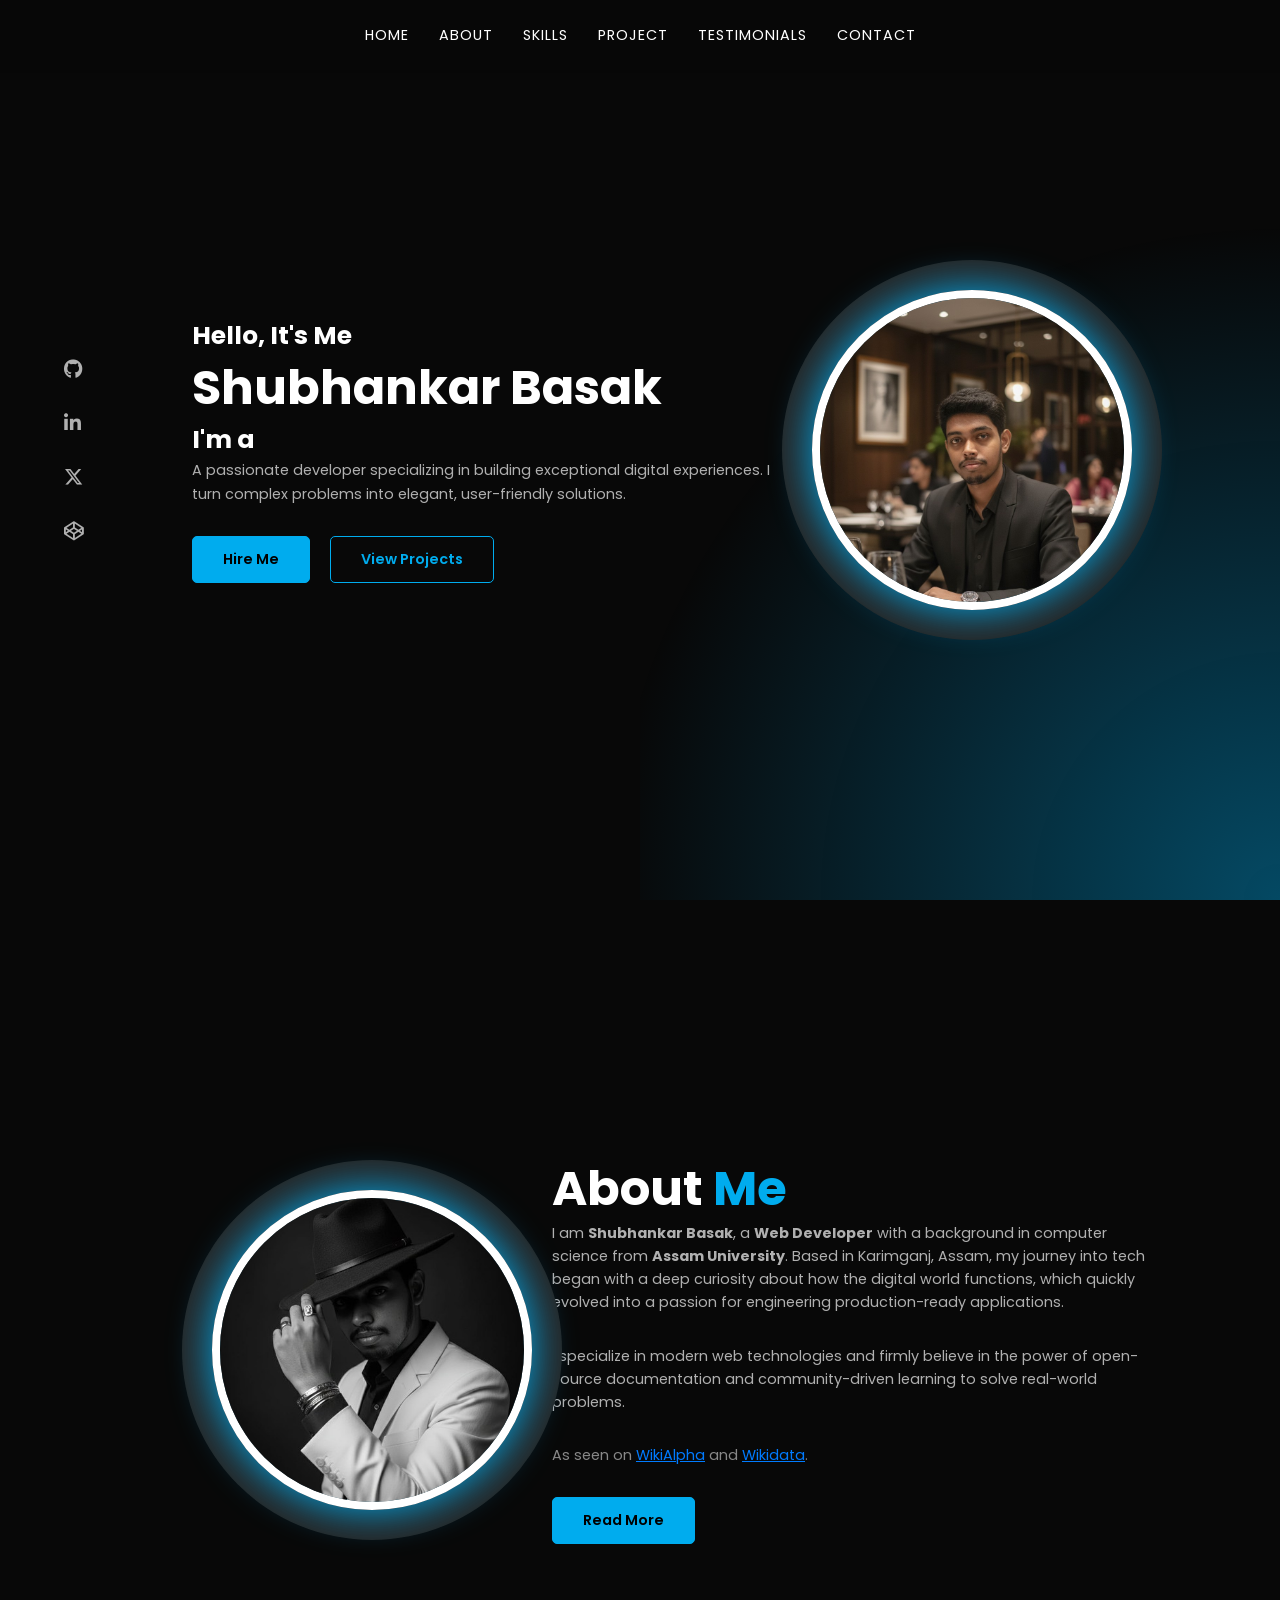
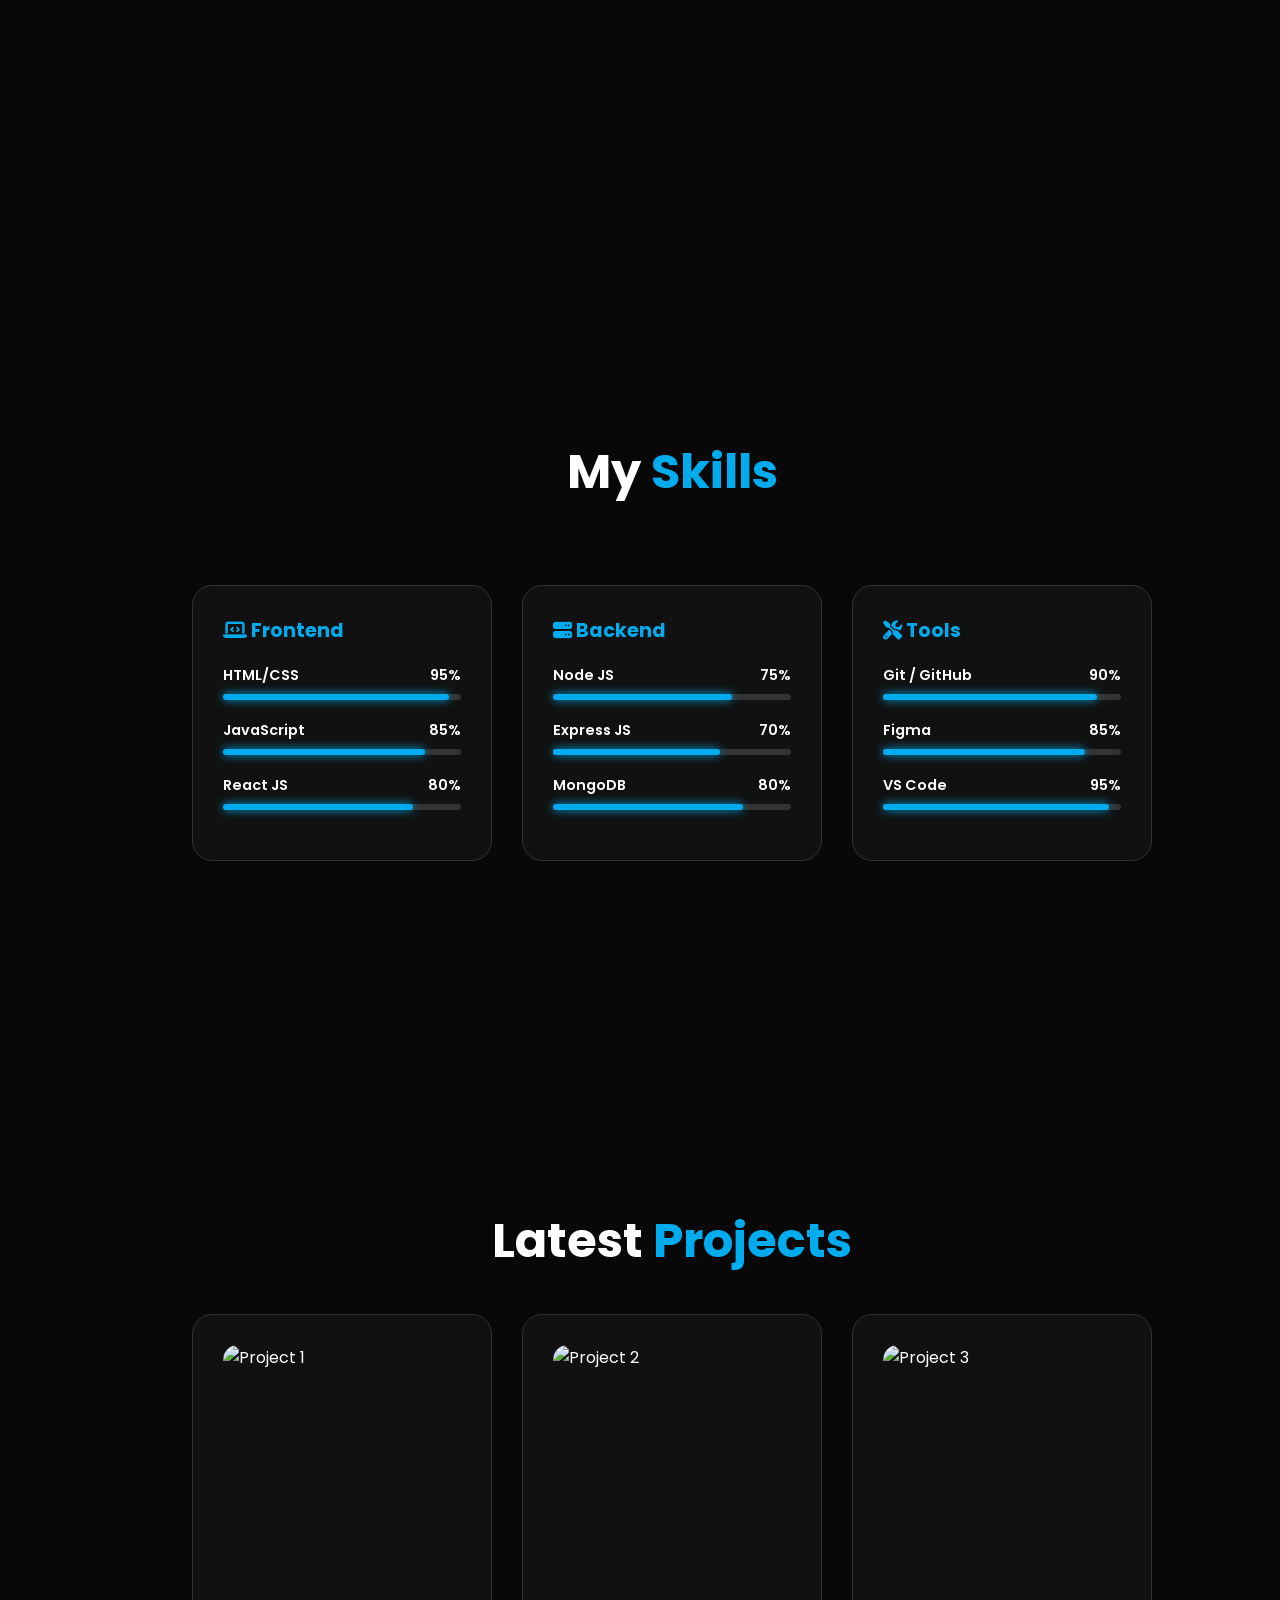
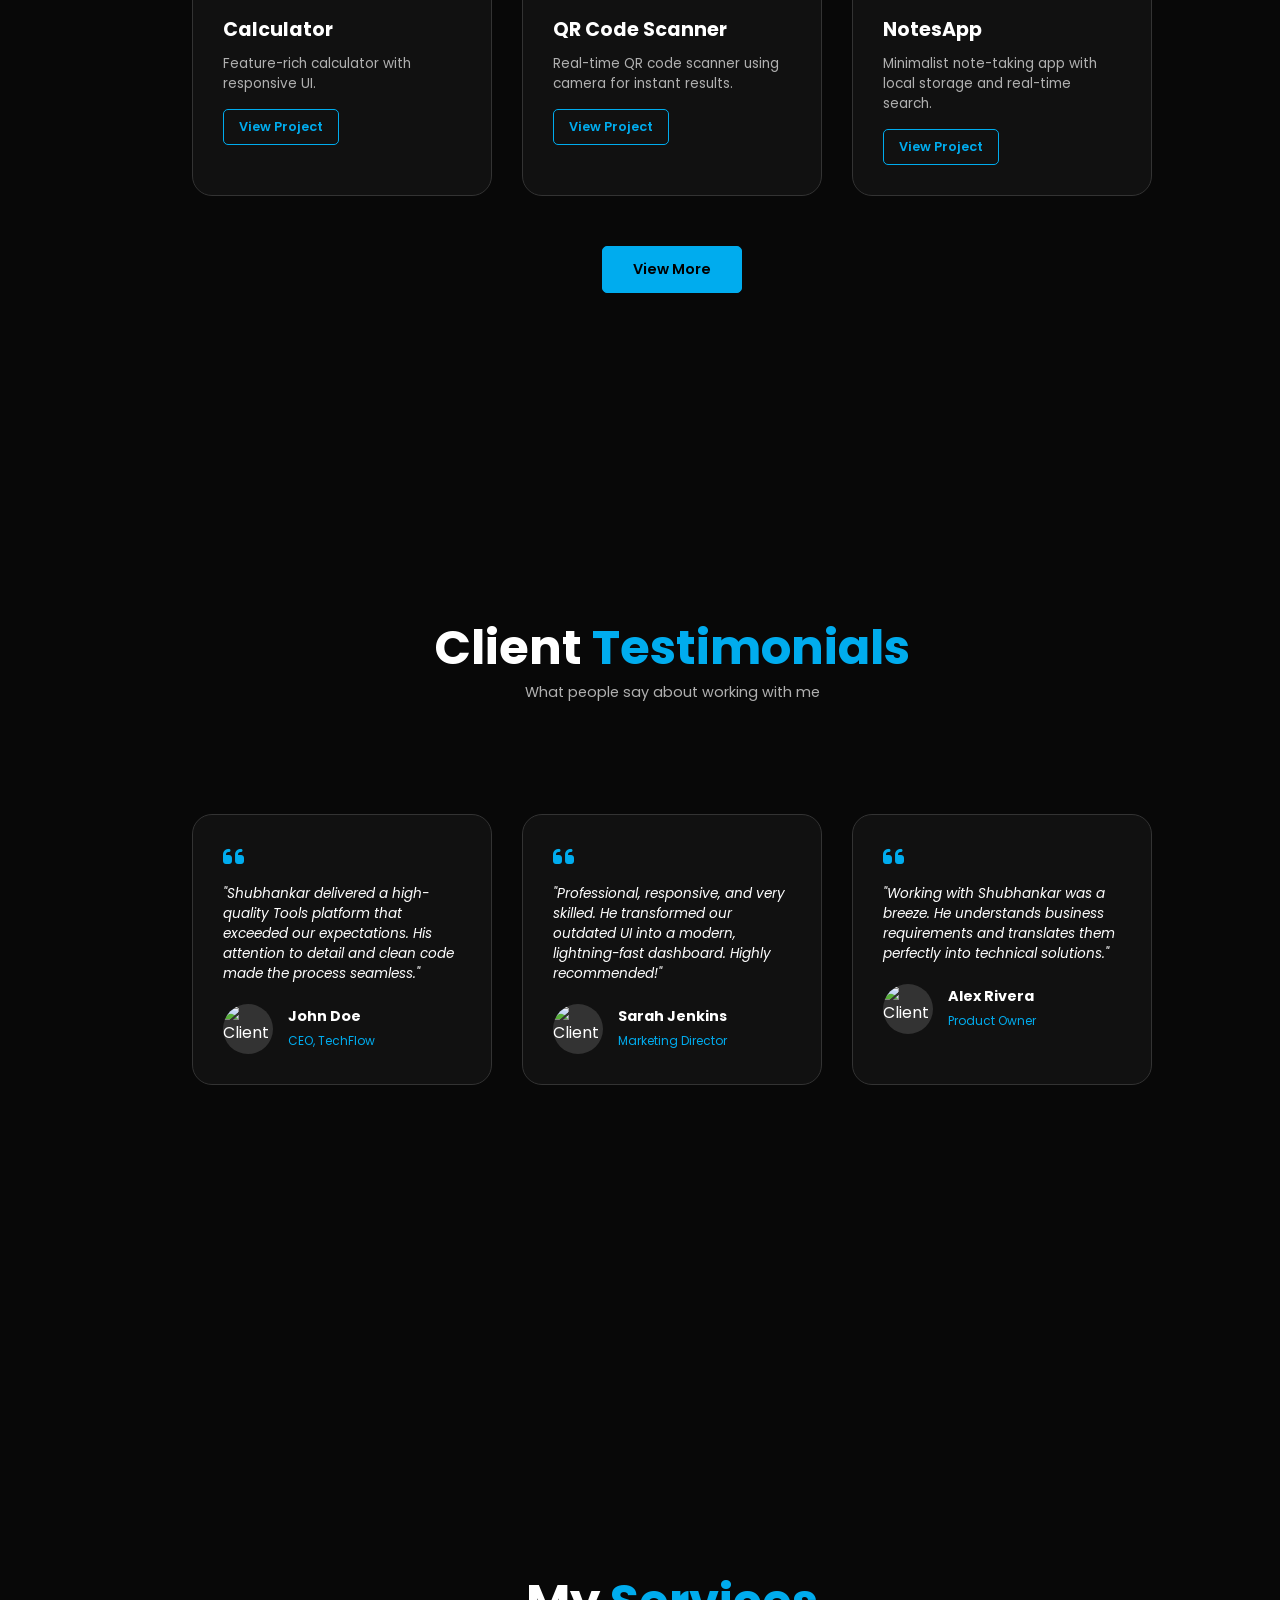
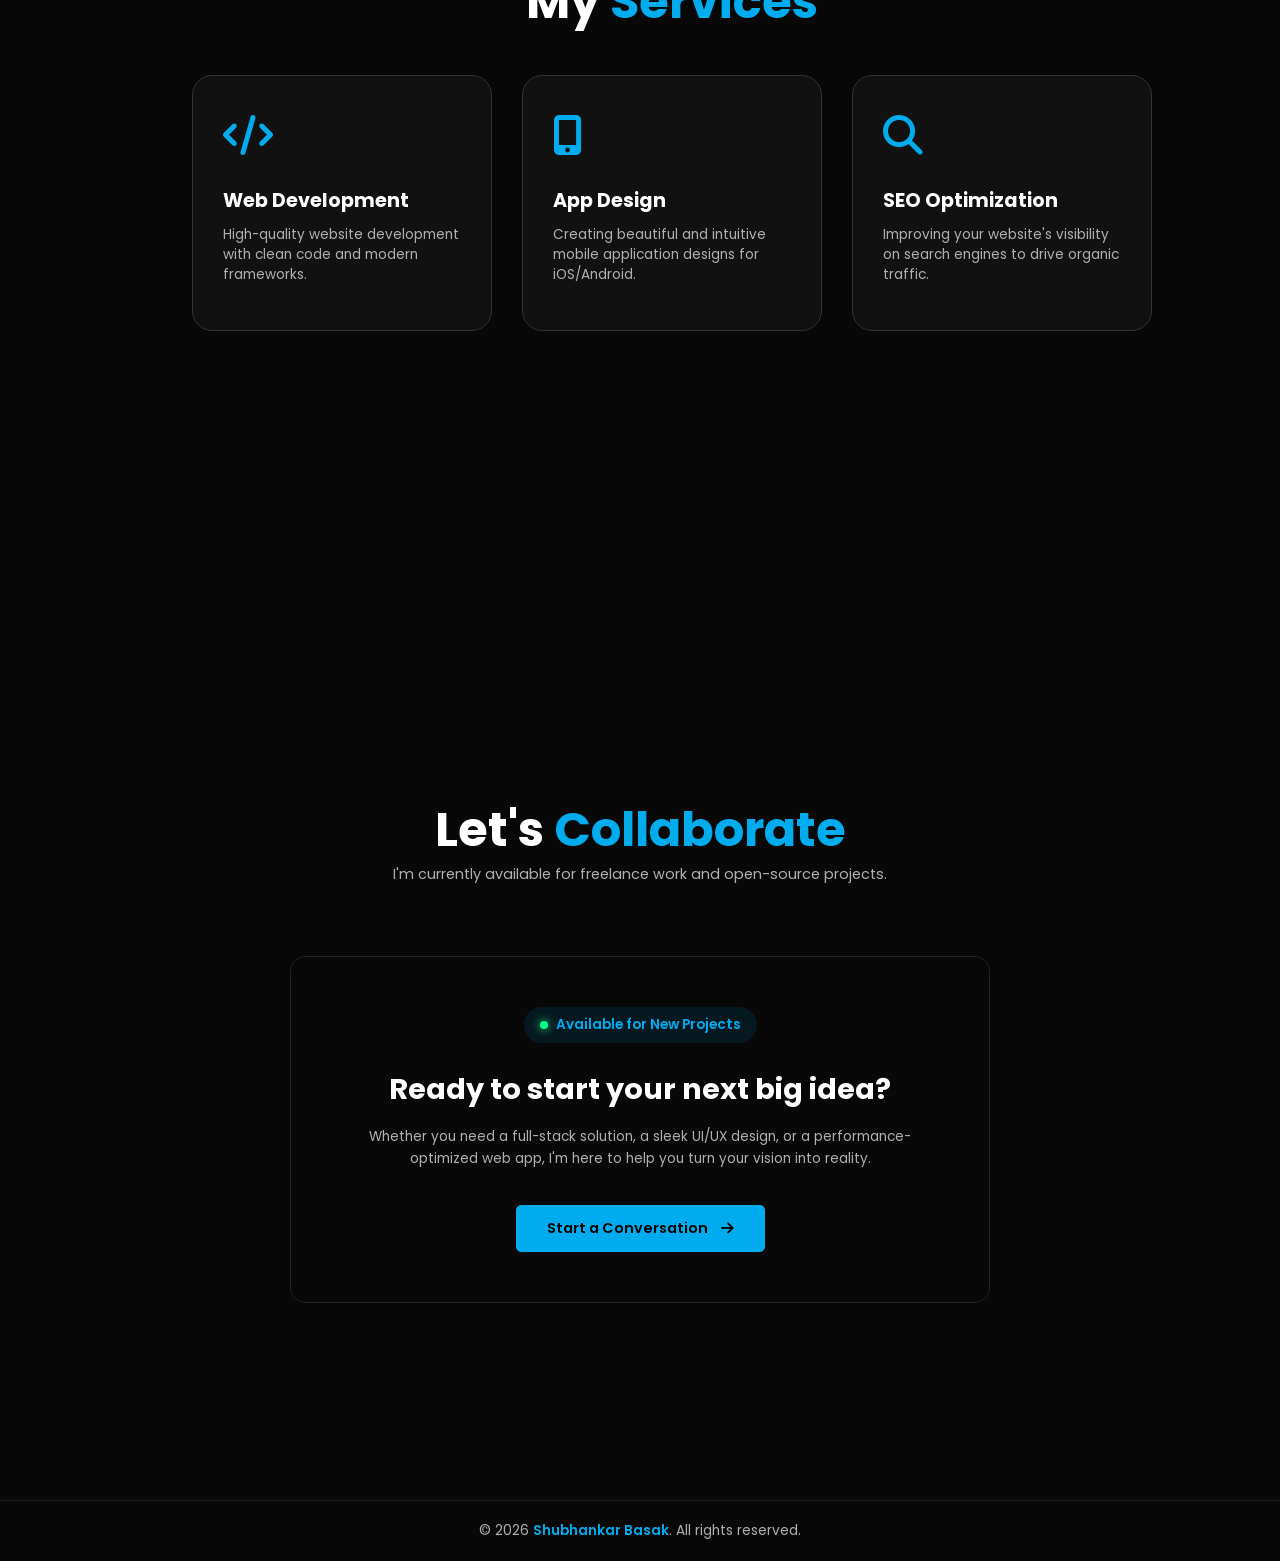
==== commit db6d3b42: "Revise personal introduction and specialization Updated personal description and expertise in web de" ====
--- a/index.html
+++ b/index.html
@@ -85,7 +85,7 @@
     "sameAs": [  
       "https://github.com/Shubhankar-Basak",
       "https://www.linkedin.com/in/shubhankar-basak",
-      "https://x.com/Shubhankar_in",
+      "https://x.com/shubhankarr20",
       "https://www.wikidata.org/wiki/Q137461805",
       "https://wikialpha.co/wiki/Shubhankar_Basak",
       "https://www.google.com/search?q=Shubhankar+Basak&kgmid=/g/11yhk9qsg5"  
@@ -122,7 +122,7 @@
         <a href="https://www.linkedin.com/in/shubhankar-basak" target="_blank" rel="noopener">
             <i class="fab fa-linkedin-in"></i>
         </a>
-        <a href="https://x.com/Shubhankar_in" target="_blank" rel="noopener">
+        <a href="https://x.com/shubhankarr20" target="_blank" rel="noopener">
             <i class="fab fa-x-twitter"></i>
         </a>
     </div>
@@ -136,7 +136,7 @@
     <a href="https://www.linkedin.com/in/shubhankar-basak" target="_blank" rel="noopener" title="LinkedIn">
         <i class="fab fa-linkedin-in"></i>
     </a>
-    <a href="https://x.com/Shubhankar_in" target="_blank" rel="noopener" title="X (Twitter)">
+    <a href="https://x.com/shubhankarr20" target="_blank" rel="noopener" title="X (Twitter)">
         <i class="fab fa-x-twitter"></i>
     </a>
     <a href="https://codepen.io/your-codepen-username" target="_blank" rel="noopener" title="CodePen">
@@ -177,10 +177,10 @@
     <div class="hero-text">
         <h1>About <span>Me</span></h1>
         <p>
-            I am <strong>Shubhankar Basak</strong>, a Computer Science student at <strong>Assam University</strong> and an <strong>Web Developer</strong>. Based in Karimganj, Assam, my journey into technology began with a post-Class 12 curiosity about how the digital world functions.
+            I am <strong>Shubhankar Basak</strong>, a <strong>Web Developer</strong> with a background in computer science from <strong>Assam University</strong>. Based in Karimganj, Assam, my journey into tech began with a deep curiosity about how the digital world functions, which quickly evolved into a passion for engineering production-ready applications.
         </p>
         <p>
-            With expertise in modern web technologies and believes in the power of open-source documentation and community-driven learning to solve real-world problems.
+            I specialize in modern web technologies and firmly believe in the power of open-source documentation and community-driven learning to solve real-world problems.
         </p>
         <p style="font-size: 0.9rem; color: #888;">
             As seen on <a href="https://wikialpha.co/wiki/Shubhankar_Basak" target="_blank" style="color: #007bff; text-decoration: underline;">WikiAlpha</a> and <a href="https://www.wikidata.org/wiki/Q137461805" target="_blank" style="color: #007bff; text-decoration: underline;">Wikidata</a>.
--- a/style.css
+++ b/style.css
@@ -575,3 +575,25 @@
         transform: scale(1.2);
     }
 }
+
+.teaser-card {
+    transition: all 0.4s cubic-bezier(0.175, 0.885, 0.32, 1.275);
+    cursor: default;
+}
+
+.teaser-card:hover {
+    transform: translateY(-12px);
+    border-color: var(--primary-blue) !important;
+    box-shadow: 0 20px 40px rgba(0, 0, 0, 0.6), 0 0 20px rgba(0, 172, 238, 0.1);
+}
+
+/* Pulse animation for the availability dot */
+@keyframes pulse {
+    0% { opacity: 1; }
+    50% { opacity: 0.4; }
+    100% { opacity: 1; }
+}
+
+.availability-tag span {
+    animation: pulse 1s infinite;
+}
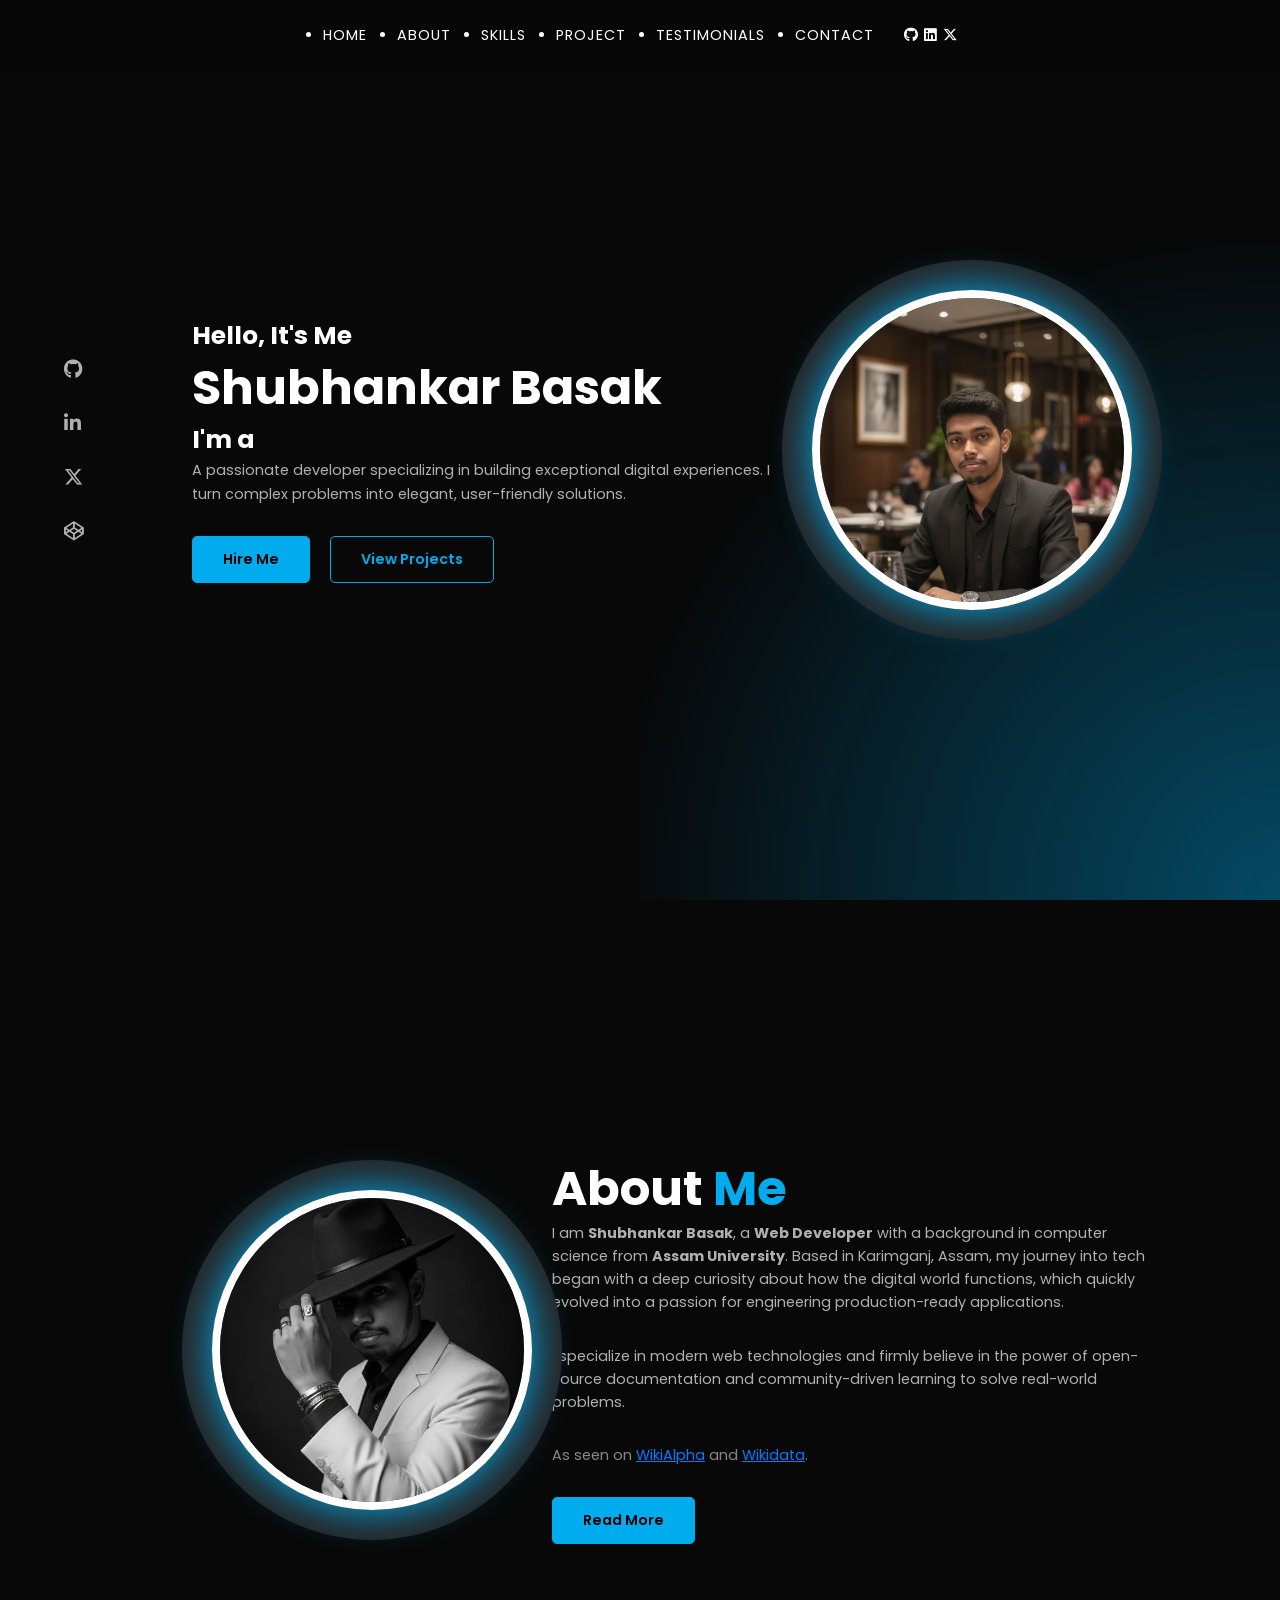
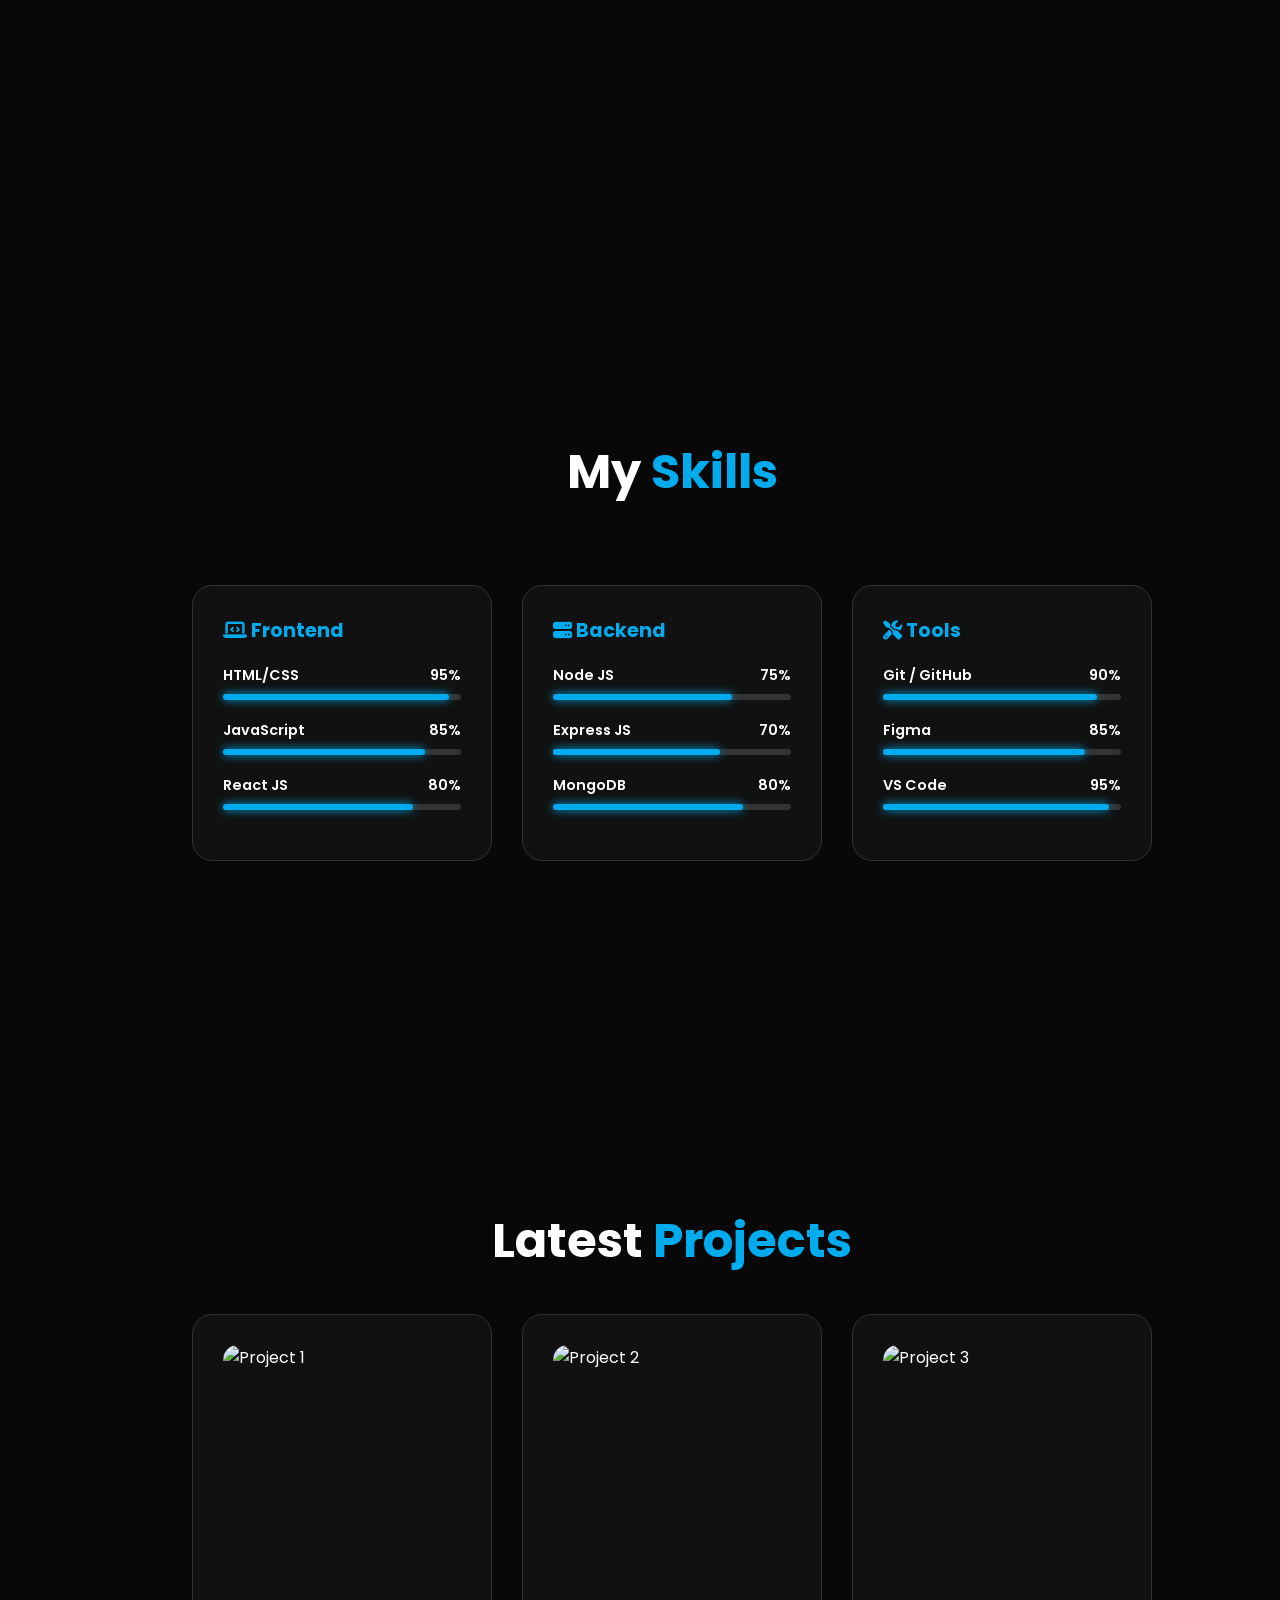
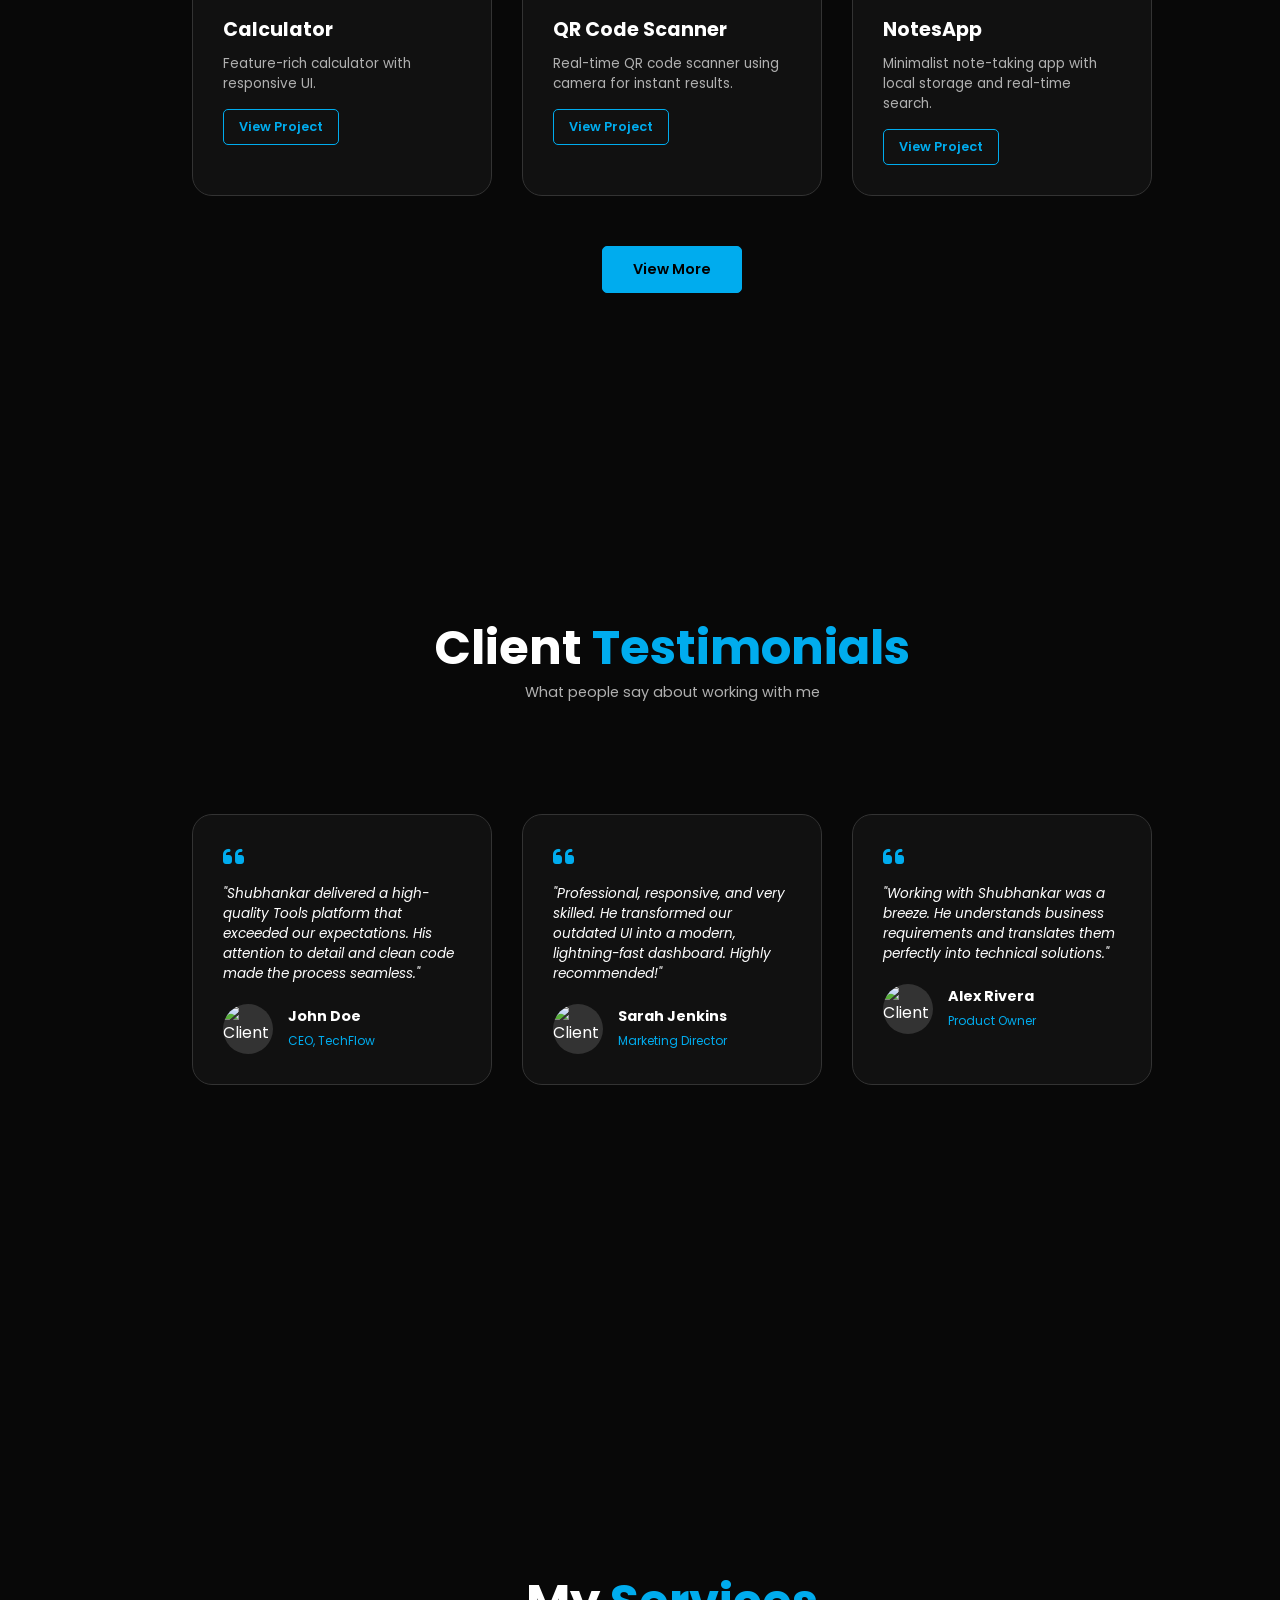
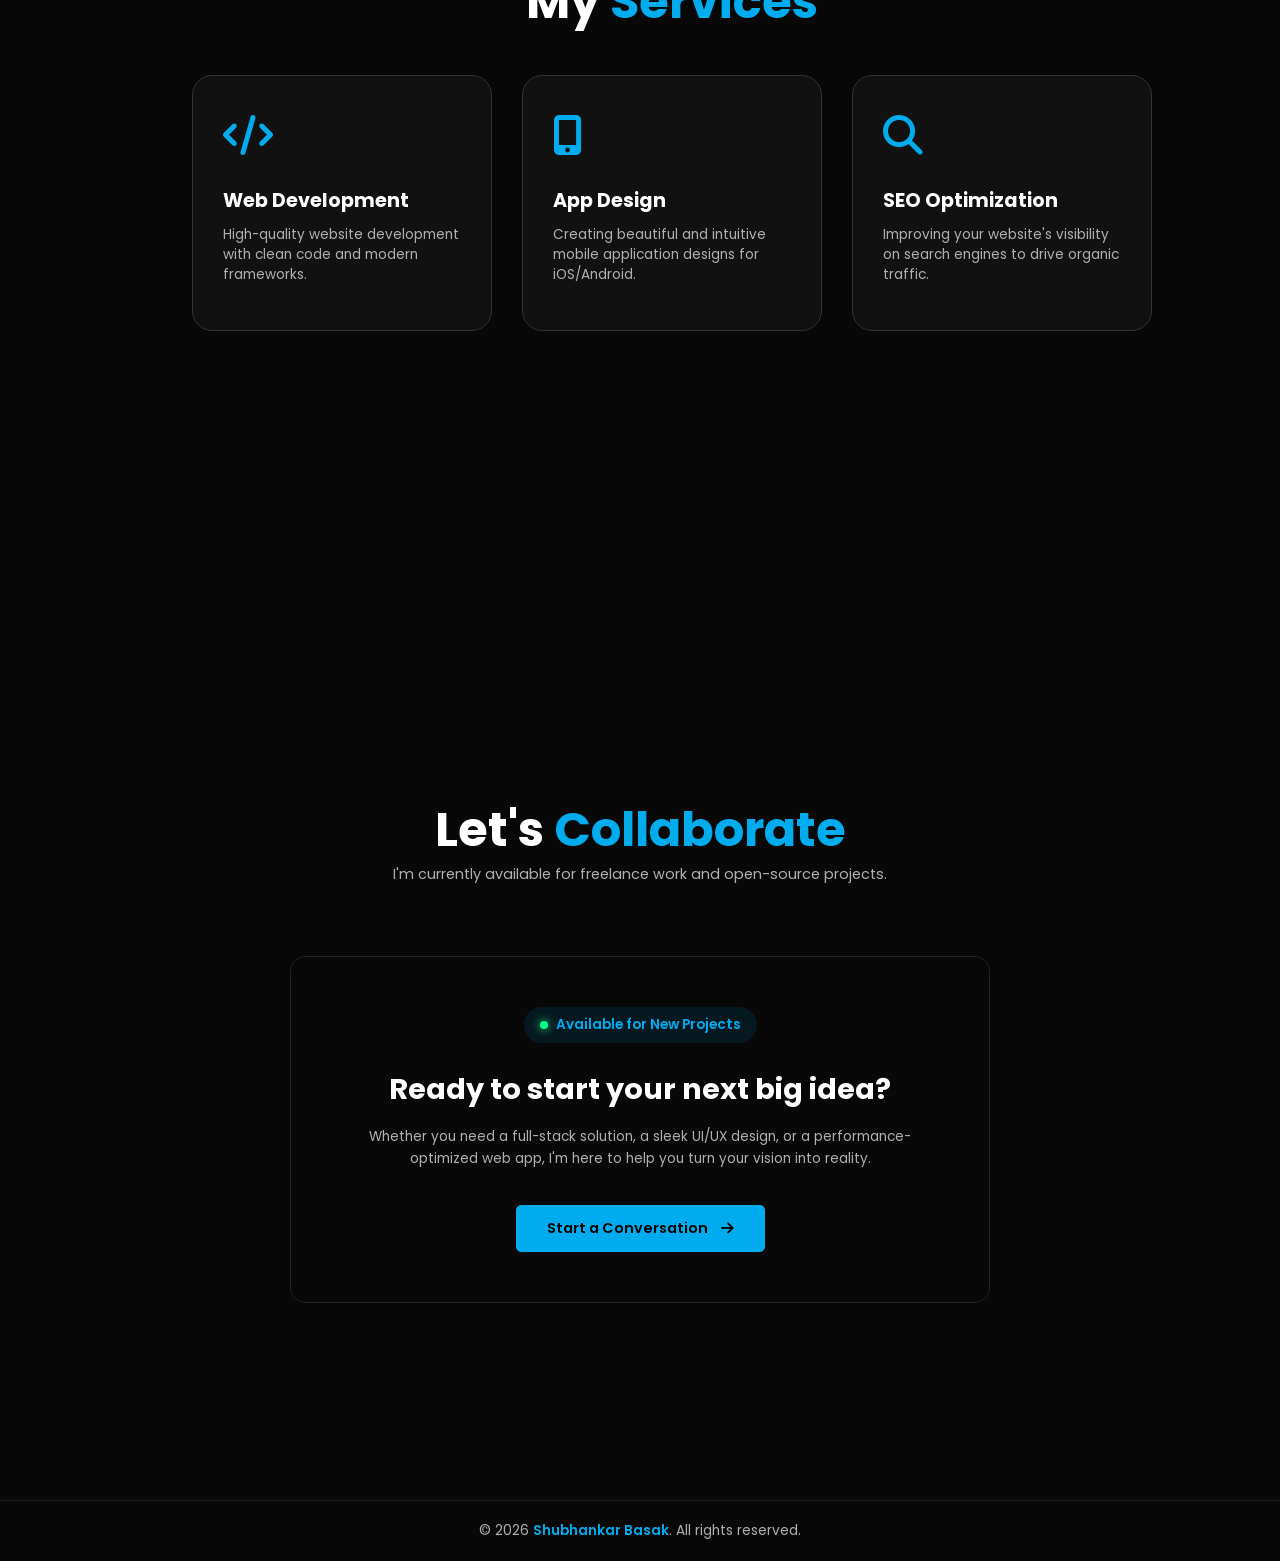
==== commit c817459e: "Change greeting output from 'Hello' to 'Goodbye'" ====
--- a/index.html
+++ b/index.html
@@ -1,14 +1,14 @@
 <!DOCTYPE html>
 <html lang="en">
+
 <head>
     <meta charset="UTF-8">
     <meta name="viewport" content="width=device-width, initial-scale=1.0">
     <title>Shubhankar Basak | Web Developer Portfolio</title>
-    <link href="https://fonts.googleapis.com/css2?family=Poppins:wght@300;400;600;700&display=swap" rel="stylesheet">
+    <link href="https://fonts.googleapis.com/css2?family=Poppins:wght@300;400;500;600;700&display=swap" rel="stylesheet">
     <link rel="stylesheet" href="https://cdnjs.cloudflare.com/ajax/libs/font-awesome/6.5.1/css/all.min.css">
-    <link rel="stylesheet" href="style.css">
     <script src="https://unpkg.com/typed.js@2.1.0/dist/typed.umd.js"></script>
-    
+
     <!-- Favicon (SB logo) -->
     <link rel="icon" type="image/png" href="./favicon.png">
     <link rel="apple-touch-icon" sizes="180x180" href="./favicon.png">
@@ -16,133 +16,134 @@
     <link rel="icon" type="image/png" sizes="192x192" href="./favicon.png">
 
     <!-- SEO Meta -->
-    <meta name="description" content="Portfolio of Shubhankar Basak, a passionate Full-Stack Web Developer and Computer Science student at Assam University. Expertise in modern web technologies.">
+    <meta name="description" content="Portfolio of Shubhankar Basak, a web developer with a background in computer science from Assam University. Specializing in building scalable full-stack web applications and SEO-friendly web solutions.">
     <meta name="author" content="Shubhankar Basak">
     <meta name="keywords" content="Shubhankar Basak, Web Developer, Full-Stack Developer, Assam University, React Developer, Node.js Developer, India">
     <link rel="canonical" href="https://shubhankar-basak.github.io/">
-    
+
     <meta name="google-site-verification" content="VZN8U-gEPuK7A5vsTEUNOyEI4NeCTrRRIuLxTg9g1_s" />
-    
+
     <!-- Open Graph -->
-    <meta property="og:site_name" content="Shubhankar Basak Portfolio"/>
-    <meta property="og:title" content="Shubhankar Basak | Full-Stack Web Developer & CS Student"/>
-    <meta property="og:description" content="Explore the portfolio of Shubhankar Basak. Transforming ideas into high-performance web applications with modern technology."/>
-    <meta property="og:image" content="https://shubhankar-basak.github.io/Images/Shubhankar-Basak-as-Web-Developer.jpg"/> <!-- Your hero photo -->
-    <meta property="og:image:alt" content="Shubhankar Basak Professional Portrait"/>
-    <meta property="og:url" content="https://shubhankar-basak.github.io/"/>
-    <meta property="og:type" content="website"/>
-    
+    <meta property="og:site_name" content="Shubhankar Basak Portfolio" />
+    <meta property="og:title" content="Shubhankar Basak | Full-Stack Web Developer & CS Student" />
+    <meta property="og:description" content="Explore the portfolio of Shubhankar Basak. Transforming ideas into high-performance web applications with modern technology." />
+    <meta property="og:image" content="https://shubhankar-basak.github.io/Images/Shubhankar-Basak-as-Web-Developer.jpg" />
+    <meta property="og:image:alt" content="Shubhankar Basak Professional Portrait" />
+    <meta property="og:url" content="https://shubhankar-basak.github.io/" />
+    <meta property="og:type" content="website" />
+
     <!-- Twitter -->
     <meta name="twitter:card" content="summary_large_image">
     <meta name="twitter:title" content="Shubhankar Basak | Full-Stack Web Developer">
-    <meta name="twitter:description" content="Computer Science student at Assam University building high-performance web experiences.">
+    <meta name="twitter:description" content="Web Developer building high-performance web experiences.">
     <meta name="twitter:image" content="https://shubhankar-basak.github.io/Images/Shubhankar-Basak-as-Web-Developer.jpg">
-    
-     <!-- Structured Data -->
+
+    <!-- Structured Data -->
     <script type="application/ld+json">
-{
-  "@context": "https://schema.org",
-  "@type": "ProfilePage",
-  "mainEntity": {
-    "@type": "Person",
-    "name": "Shubhankar Basak",
-    "url": "https://shubhankar-basak.github.io/",
-    "jobTitle": "Web Developer",
-    "description": "Computer Science student at Assam University and Web Developer.",
-    "gender": "Male",
-    "birthDate": "2006-04-20",
-    "birthPlace": {
-      "@type": "Place",
-      "name": "Karimganj, Assam, India"
-    },
-    "image": [
-    "https://shubhankar-basak.github.io/Images/Shubhankar-Basak-as-Web-Developer.jpg",
-    "https://shubhankar-basak.github.io/Images/Shubhankar-Basak-at-university.jpg",
-    "https://shubhankar-basak.github.io/Images/Shubhankar-Basak-at-snow.jpeg",
-    "https://shubhankar-basak.github.io/Images/Shubhankar-Basak-in-portrait.jpeg"
-  ],   
-    "knowsAbout": [
-    "Web Development",
-    "Frontend Development",
-    "Search Engine Optimization"
-  ],
-    "height": {
-      "@type": "QuantitativeValue",
-      "value": "1.66",
-      "unitCode": "MTR"
-    },
-    "alumniOf": {
-      "@type": "EducationalOrganization",
-      "name": "Assam University",
-      "sameAs": "https://www.wikidata.org/wiki/Q738991"
-    },
-    "address": {
-      "@type": "PostalAddress",
-      "addressLocality": "Sribhumi",
-      "addressRegion": "Assam",
-      "addressCountry": "India"
-    },
-    "sameAs": [  
-      "https://github.com/Shubhankar-Basak",
-      "https://www.linkedin.com/in/shubhankar-basak",
-      "https://x.com/shubhankarr20",
-      "https://www.wikidata.org/wiki/Q137461805",
-      "https://wikialpha.co/wiki/Shubhankar_Basak",
-      "https://www.google.com/search?q=Shubhankar+Basak&kgmid=/g/11yhk9qsg5"  
-    ]
-  }
-}
-</script>
-    
+        {
+            "@context": "https://schema.org",
+            "@type": "ProfilePage",
+            "mainEntity": {
+                "@type": "Person",
+                "name": "Shubhankar Basak",
+                "url": "https://shubhankar-basak.github.io/",
+                "jobTitle": "Web Developer",
+                "description": "Web Developer with a background in computer science from Assam University.",
+                "gender": "Male",
+                "nationality": "Indian",
+                "birthDate": "2006-04-20",
+                "birthPlace": {
+                    "@type": "Place",
+                    "name": "Sribhumi, Assam, India"
+                },
+                "image": [
+                    "https://shubhankar-basak.github.io/Images/Shubhankar-Basak-as-Web-Developer.jpg",
+                    "https://shubhankar-basak.github.io/Images/Shubhankar-Basak-at-university.jpg",
+                    "https://shubhankar-basak.github.io/Images/Shubhankar-Basak-at-snow.jpeg",
+                    "https://shubhankar-basak.github.io/Images/Shubhankar-Basak-in-portrait.jpeg"
+                ],
+                "knowsAbout": [
+                    "Web Development",
+                    "Frontend Development",
+                    "Search Engine Optimization"
+                ],
+                "height": {
+                    "@type": "QuantitativeValue",
+                    "value": "1.66",
+                    "unitCode": "MTR"
+                },
+                "alumniOf": {
+                    "@type": "EducationalOrganization",
+                    "name": "Assam University",
+                    "sameAs": "https://www.wikidata.org/wiki/Q738991"
+                },
+                "address": {
+                    "@type": "PostalAddress",
+                    "addressLocality": "Sribhumi",
+                    "addressRegion": "Assam",
+                    "addressCountry": "India"
+                },
+                "sameAs": [
+                    "https://github.com/Shubhankar-Basak",
+                    "https://www.linkedin.com/in/shubhankar-basak",
+                    "https://x.com/shubhankrbasak",
+                    "https://www.wikidata.org/wiki/Q137461805",
+                    "https://wikialpha.co/wiki/Shubhankar_Basak",
+                    "https://www.google.com/search?q=Shubhankar+Basak&kgmid=/g/11yhk9qsg5"
+                ]
+            }
+        }
+    </script>
+
+    <link rel="stylesheet" href="style.css">
 </head>
+
 <body>
 
     <div class="bg-accent"></div>
 
     <nav>
-    <div class="menu-toggle" id="mobile-menu">
-        <span class="bar"></span>
-        <span class="bar"></span>
-        <span class="bar"></span>
-    </div>
-
-    <div class="nav-links">
-        <a href="/" class="active">Home</a>
-        <a href="about/">About</a>
-        <a href="#skills">Skills</a>
-        <a href="#project">Project</a>
-        <a href="#testimonials">Testimonials</a>
-        <a href="contact/">Contact</a>
-
-        <!-- Social Icons in Mobile Menu Only -->
-    <div class="mobile-social-icons">
-        <a href="https://github.com/Shubhankar-Basak" target="_blank" rel="noopener">
+        <ul class="nav-links">
+            <li><a href="/" class="active">Home</a></li>
+            <li><a href="/about/">About</a></li>
+            <li><a href="/#skills">Skills</a></li>
+            <li><a href="/projects/">Project</a></li>
+            <li><a href="/#testimonials">Testimonials</a></li>
+            <li><a href="/contact/">Contact</a></li>
+
+            <div class="mobile-social">
+                <a href="https://github.com/Shubhankar-Basak" target="_blank" rel="noopener noreferrer" aria-label="GitHub">
+                    <i class="fab fa-github"></i>
+                </a>
+                <a href="https://www.linkedin.com/in/shubhankar-basak" target="_blank" rel="noopener noreferrer" aria-label="LinkedIn">
+                    <i class="fab fa-linkedin"></i>
+                </a>
+                <a href="https://x.com/shubhankrbasak" target="_blank" rel="noopener noreferrer" aria-label="X">
+                    <i class="fab fa-x-twitter"></i>
+                </a>
+            </div>
+        </ul>
+
+        <div class="menu-toggle" id="mobile-menu" aria-label="Open menu" role="button" tabindex="0">
+            <span class="bar"></span>
+            <span class="bar"></span>
+        </div>
+    </nav>
+
+    <div class="sidebar">
+        <a href="https://github.com/Shubhankar-Basak" target="_blank" rel="noopener" title="GitHub">
             <i class="fab fa-github"></i>
         </a>
-        <a href="https://www.linkedin.com/in/shubhankar-basak" target="_blank" rel="noopener">
+        <a href="https://www.linkedin.com/in/shubhankar-basak" target="_blank" rel="noopener" title="LinkedIn">
             <i class="fab fa-linkedin-in"></i>
         </a>
-        <a href="https://x.com/shubhankarr20" target="_blank" rel="noopener">
+        <a href="https://x.com/shubhankrbasak" target="_blank" rel="noopener" title="X (Twitter)">
             <i class="fab fa-x-twitter"></i>
         </a>
+        <a href="https://codepen.io/your-codepen-username" target="_blank" rel="noopener" title="CodePen">
+            <i class="fab fa-codepen"></i>
+        </a>
     </div>
-    </div>
-</nav>
-
-    <div class="sidebar">
-    <a href="https://github.com/Shubhankar-Basak" target="_blank" rel="noopener" title="GitHub">
-        <i class="fab fa-github"></i>
-    </a>
-    <a href="https://www.linkedin.com/in/shubhankar-basak" target="_blank" rel="noopener" title="LinkedIn">
-        <i class="fab fa-linkedin-in"></i>
-    </a>
-    <a href="https://x.com/shubhankarr20" target="_blank" rel="noopener" title="X (Twitter)">
-        <i class="fab fa-x-twitter"></i>
-    </a>
-    <a href="https://codepen.io/your-codepen-username" target="_blank" rel="noopener" title="CodePen">
-        <i class="fab fa-codepen"></i>
-    </a>
-</div>
 
     <section id="home">
         <div class="hero-text">
@@ -167,86 +168,86 @@
     </section>
 
     <section id="about">
-    <div class="profile-container">
-        <div class="shape-bg"></div>
-        <div class="image-ring">
-            <img src="Images/Shubhankar-Basak-at-university.jpg" alt="Shubhankar Basak at University">
-        </div>
-    </div>
-
-    <div class="hero-text">
-        <h1>About <span>Me</span></h1>
-        <p>
-            I am <strong>Shubhankar Basak</strong>, a <strong>Web Developer</strong> with a background in computer science from <strong>Assam University</strong>. Based in Karimganj, Assam, my journey into tech began with a deep curiosity about how the digital world functions, which quickly evolved into a passion for engineering production-ready applications.
-        </p>
-        <p>
-            I specialize in modern web technologies and firmly believe in the power of open-source documentation and community-driven learning to solve real-world problems.
-        </p>
-        <p style="font-size: 0.9rem; color: #888;">
-            As seen on <a href="https://wikialpha.co/wiki/Shubhankar_Basak" target="_blank" style="color: #007bff; text-decoration: underline;">WikiAlpha</a> and <a href="https://www.wikidata.org/wiki/Q137461805" target="_blank" style="color: #007bff; text-decoration: underline;">Wikidata</a>.
-        </p>
-        <div class="btn-group">
-            <a href="about/" class="btn btn-fill">Read More</a>
-        </div>
-    </div>
-</section>
-    
+        <div class="profile-container">
+            <div class="shape-bg"></div>
+            <div class="image-ring">
+                <img src="Images/Shubhankar-Basak-at-university.jpg" alt="Shubhankar Basak at University">
+            </div>
+        </div>
+
+        <div class="hero-text">
+            <h1>About <span>Me</span></h1>
+            <p>
+                I am <strong>Shubhankar Basak</strong>, a <strong>Web Developer</strong> with a background in computer science from <strong>Assam University</strong>. Based in Karimganj, Assam, my journey into tech began with a deep curiosity about how the digital world functions, which quickly evolved into a passion for engineering production-ready applications.
+            </p>
+            <p>
+                I specialize in modern web technologies and firmly believe in the power of open-source documentation and community-driven learning to solve real-world problems.
+            </p>
+            <p style="font-size: 0.9rem; color: #888;">
+                As seen on <a href="https://wikialpha.co/wiki/Shubhankar_Basak" target="_blank" style="color: #007bff; text-decoration: underline;">WikiAlpha</a> and <a href="https://www.wikidata.org/wiki/Q137461805" target="_blank" style="color: #007bff; text-decoration: underline;">Wikidata</a>.
+            </p>
+            <div class="btn-group">
+                <a href="about/" class="btn btn-fill">Read More</a>
+            </div>
+        </div>
+    </section>
+
     <section id="skills" style="flex-direction: column; justify-content: center; text-align: center;">
-    <div class="hero-text" style="margin-bottom: 40px;">
-        <h1>My <span>Skills</span></h1>
-    </div>
-
-    <div class="grid">
-        <div class="card">
-            <h3 style="color: var(--primary-blue); margin-bottom: 20px;"><i class="fas fa-laptop-code"></i> Frontend</h3>
-            <div class="skill-item">
-                <div class="skill-info"><span>HTML/CSS</span><span>95%</span></div>
-                <div class="progress-line"><span style="width: 95%;"></span></div>
-            </div>
-            <div class="skill-item">
-                <div class="skill-info"><span>JavaScript</span><span>85%</span></div>
-                <div class="progress-line"><span style="width: 85%;"></span></div>
-            </div>
-            <div class="skill-item">
-                <div class="skill-info"><span>React JS</span><span>80%</span></div>
-                <div class="progress-line"><span style="width: 80%;"></span></div>
-            </div>
-        </div>
-
-        <div class="card">
-            <h3 style="color: var(--primary-blue); margin-bottom: 20px;"><i class="fas fa-server"></i> Backend</h3>
-            <div class="skill-item">
-                <div class="skill-info"><span>Node JS</span><span>75%</span></div>
-                <div class="progress-line"><span style="width: 75%;"></span></div>
-            </div>
-            <div class="skill-item">
-                <div class="skill-info"><span>Express JS</span><span>70%</span></div>
-                <div class="progress-line"><span style="width: 70%;"></span></div>
-            </div>
-            <div class="skill-item">
-                <div class="skill-info"><span>MongoDB</span><span>80%</span></div>
-                <div class="progress-line"><span style="width: 80%;"></span></div>
-            </div>
-        </div>
-
-        <div class="card">
-            <h3 style="color: var(--primary-blue); margin-bottom: 20px;"><i class="fas fa-tools"></i> Tools</h3>
-            <div class="skill-item">
-                <div class="skill-info"><span>Git / GitHub</span><span>90%</span></div>
-                <div class="progress-line"><span style="width: 90%;"></span></div>
-            </div>
-            <div class="skill-item">
-                <div class="skill-info"><span>Figma</span><span>85%</span></div>
-                <div class="progress-line"><span style="width: 85%;"></span></div>
-            </div>
-            <div class="skill-item">
-                <div class="skill-info"><span>VS Code</span><span>95%</span></div>
-                <div class="progress-line"><span style="width: 95%;"></span></div>
-            </div>
-        </div>
-    </div>
-</section>
-    
+        <div class="hero-text" style="margin-bottom: 40px;">
+            <h1>My <span>Skills</span></h1>
+        </div>
+
+        <div class="grid">
+            <div class="card">
+                <h3 style="color: var(--primary-blue); margin-bottom: 20px;"><i class="fas fa-laptop-code"></i> Frontend</h3>
+                <div class="skill-item">
+                    <div class="skill-info"><span>HTML/CSS</span><span>95%</span></div>
+                    <div class="progress-line"><span style="width: 95%;"></span></div>
+                </div>
+                <div class="skill-item">
+                    <div class="skill-info"><span>JavaScript</span><span>85%</span></div>
+                    <div class="progress-line"><span style="width: 85%;"></span></div>
+                </div>
+                <div class="skill-item">
+                    <div class="skill-info"><span>React JS</span><span>80%</span></div>
+                    <div class="progress-line"><span style="width: 80%;"></span></div>
+                </div>
+            </div>
+
+            <div class="card">
+                <h3 style="color: var(--primary-blue); margin-bottom: 20px;"><i class="fas fa-server"></i> Backend</h3>
+                <div class="skill-item">
+                    <div class="skill-info"><span>Node JS</span><span>75%</span></div>
+                    <div class="progress-line"><span style="width: 75%;"></span></div>
+                </div>
+                <div class="skill-item">
+                    <div class="skill-info"><span>Express JS</span><span>70%</span></div>
+                    <div class="progress-line"><span style="width: 70%;"></span></div>
+                </div>
+                <div class="skill-item">
+                    <div class="skill-info"><span>MongoDB</span><span>80%</span></div>
+                    <div class="progress-line"><span style="width: 80%;"></span></div>
+                </div>
+            </div>
+
+            <div class="card">
+                <h3 style="color: var(--primary-blue); margin-bottom: 20px;"><i class="fas fa-tools"></i> Tools</h3>
+                <div class="skill-item">
+                    <div class="skill-info"><span>Git / GitHub</span><span>90%</span></div>
+                    <div class="progress-line"><span style="width: 90%;"></span></div>
+                </div>
+                <div class="skill-item">
+                    <div class="skill-info"><span>Figma</span><span>85%</span></div>
+                    <div class="progress-line"><span style="width: 85%;"></span></div>
+                </div>
+                <div class="skill-item">
+                    <div class="skill-info"><span>VS Code</span><span>95%</span></div>
+                    <div class="progress-line"><span style="width: 95%;"></span></div>
+                </div>
+            </div>
+        </div>
+    </section>
+
     <section id="project">
         <div class="hero-text">
             <h1>Latest <span>Projects</span></h1>
@@ -261,7 +262,7 @@
                 <p>Feature-rich calculator with responsive UI.</p>
                 <a href="https://shubhankar-basak.github.io/calculator/" class="btn btn-outline" style="padding: 8px 15px; font-size: 0.8rem;">View Project</a>
             </div>
-            
+
             <div class="card">
                 <div class="project-img">
                     <img src="https://i.ibb.co/N2tdGqB3/unnamed.jpg" alt="Project 2">
@@ -282,106 +283,66 @@
         </div>
 
         <div style="margin-top: 50px;">
-            <button onclick="openModal()" class="btn btn-fill">View More</button>
-        </div>
-    </section>
-    
-    <div id="projectModal" class="modal-overlay">
-    <div class="modal-content">
-        <span class="close-modal" onclick="closeModal()">&times;</span>
-        <h2 class="highlight">All Projects</h2>
-        <div class="modal-grid">
-            <div class="modal-item">
-                <h4>Calculator</h4>
-                <p>Feature-rich calculator with responsive UI.</p>
-                <a href="https://shubhankar-basak.github.io/calculator/" class="btn btn-fill" style="padding: 8px 15px; font-size: 0.8rem;">View Project</a>
-            </div>
-            <div class="modal-item">
-                <h4>QR Code Scanner</h4>
-                <p>Real-time QR scanner using camera API for instant detection & results.</p>
-                <a href="https://shubhankar-basak.github.io/qrcodescanner/" class="btn btn-fill" style="padding: 8px 15px; font-size: 0.8rem;">View Project</a>
-            </div>
-            <div class="modal-item">
-                <h4>NotesApp</h4>
-                <p>Minimalist note-taking app with local storage and real-time search.</p>
-                <a href="https://shubhankar-basak.github.io/NotesApp/" class="btn btn-fill" style="padding: 8px 15px; font-size: 0.8rem;">View Project</a>
-            </div>
-            <div class="modal-item">
-                <h4>Healthy-diet Guide</h4>
-                <p>Wellness website with meal plans with cool UI.</p>
-                <a href="https://shubhankar-basak.github.io/healthydiet/" class="btn btn-fill" style="padding: 8px 15px; font-size: 0.8rem;">View Project</a>
-            </div>
-            <div class="modal-item">
-                <h4>Tic-Tac-Toe</h4>
-                <p>Interactive two-player game with smart win/draw detection.</p>
-                <a href="https://shubhankar-basak.github.io/tic-tac-toe/" class="btn btn-fill" style="padding: 8px 15px; font-size: 0.8rem;">View Project</a>
-            </div>
-            <div class="modal-item">
-                <h4>Tools hub</h4>
-                <p>All-in-one utility hub with converters, generators, and tools.</p>
-                <a href="https://shubhankar-basak.github.io/tools/
-" class="btn btn-fill" style="padding: 8px 15px; font-size: 0.8rem;">View Project</a>
-            </div>
-        </div>
-    </div>
-</div>
-    
+            <a href="/projects/" class="btn btn-fill">View More</a>
+        </div>
+    </section>
+
     <section id="testimonials" style="flex-direction: column; justify-content: center; text-align: center;">
-    <div class="hero-text" style="margin-bottom: 40px;">
-        <h1>Client <span>Testimonials</span></h1>
-        <p>What people say about working with me</p>
-    </div>
-
-    <div class="grid">
-        <div class="card testimonial-card">
-            <i class="fas fa-quote-left" style="color: var(--primary-blue); font-size: 1.5rem; margin-bottom: 15px;"></i>
-            <p style="font-style: italic; color: var(--text-white); margin-bottom: 20px;">
-                "Shubhankar delivered a high-quality Tools platform that exceeded our expectations. His attention to detail and clean code made the process seamless."
-            </p>
-            <div class="client-info" style="display: flex; align-items: center; gap: 15px;">
-                <div class="client-img" style="width: 50px; height: 50px; border-radius: 50%; background: #333; overflow: hidden;">
-                    <img src="https://images.unsplash.com/photo-1500648767791-00dcc994a43e?ixlib=rb-4.0.3&auto=format&fit=crop&w=100&h=100&q=80" alt="Client 1" style="width: 100%; height: 100%; object-fit: cover;">
-                </div>
-                <div style="text-align: left;">
-                    <h4 style="font-size: 0.9rem;">John Doe</h4>
-                    <span style="font-size: 0.75rem; color: var(--primary-blue);">CEO, TechFlow</span>
-                </div>
-            </div>
-        </div>
-
-        <div class="card testimonial-card">
-            <i class="fas fa-quote-left" style="color: var(--primary-blue); font-size: 1.5rem; margin-bottom: 15px;"></i>
-            <p style="font-style: italic; color: var(--text-white); margin-bottom: 20px;">
-                "Professional, responsive, and very skilled. He transformed our outdated UI into a modern, lightning-fast dashboard. Highly recommended!"
-            </p>
-            <div class="client-info" style="display: flex; align-items: center; gap: 15px;">
-                <div class="client-img" style="width: 50px; height: 50px; border-radius: 50%; background: #333; overflow: hidden;">
-                    <img src="https://images.unsplash.com/photo-1580489944761-15a19d654956?ixlib=rb-4.0.3&auto=format&fit=crop&w=100&h=100&q=80" alt="Client 2" style="width: 100%; height: 100%; object-fit: cover;">
-                </div>
-                <div style="text-align: left;">
-                    <h4 style="font-size: 0.9rem;">Sarah Jenkins</h4>
-                    <span style="font-size: 0.75rem; color: var(--primary-blue);">Marketing Director</span>
-                </div>
-            </div>
-        </div>
-
-        <div class="card testimonial-card">
-            <i class="fas fa-quote-left" style="color: var(--primary-blue); font-size: 1.5rem; margin-bottom: 15px;"></i>
-            <p style="font-style: italic; color: var(--text-white); margin-bottom: 20px;">
-                "Working with Shubhankar was a breeze. He understands business requirements and translates them perfectly into technical solutions."
-            </p>
-            <div class="client-info" style="display: flex; align-items: center; gap: 15px;">
-                <div class="client-img" style="width: 50px; height: 50px; border-radius: 50%; background: #333; overflow: hidden;">
-                    <img src="https://images.unsplash.com/photo-1519345182560-3f2917c472ef?ixlib=rb-4.0.3&auto=format&fit=crop&w=100&h=100&q=80" alt="Client 3" style="width: 100%; height: 100%; object-fit: cover;">
-                </div>
-                <div style="text-align: left;">
-                    <h4 style="font-size: 0.9rem;">Alex Rivera</h4>
-                    <span style="font-size: 0.75rem; color: var(--primary-blue);">Product Owner</span>
-                </div>
-            </div>
-        </div>
-    </div>
-</section>
+        <div class="hero-text" style="margin-bottom: 40px;">
+            <h1>Client <span>Testimonials</span></h1>
+            <p>What people say about working with me</p>
+        </div>
+
+        <div class="grid">
+            <div class="card testimonial-card">
+                <i class="fas fa-quote-left" style="color: var(--primary-blue); font-size: 1.5rem; margin-bottom: 15px;"></i>
+                <p style="font-style: italic; color: var(--text-white); margin-bottom: 20px;">
+                    "Shubhankar delivered a high-quality Tools platform that exceeded our expectations. His attention to detail and clean code made the process seamless."
+                </p>
+                <div class="client-info" style="display: flex; align-items: center; gap: 15px;">
+                    <div class="client-img" style="width: 50px; height: 50px; border-radius: 50%; background: #333; overflow: hidden;">
+                        <img src="https://images.unsplash.com/photo-1500648767791-00dcc994a43e?ixlib=rb-4.0.3&auto=format&fit=crop&w=100&h=100&q=80" alt="Client 1" style="width: 100%; height: 100%; object-fit: cover;">
+                    </div>
+                    <div style="text-align: left;">
+                        <h4 style="font-size: 0.9rem;">John Doe</h4>
+                        <span style="font-size: 0.75rem; color: var(--primary-blue);">CEO, TechFlow</span>
+                    </div>
+                </div>
+            </div>
+
+            <div class="card testimonial-card">
+                <i class="fas fa-quote-left" style="color: var(--primary-blue); font-size: 1.5rem; margin-bottom: 15px;"></i>
+                <p style="font-style: italic; color: var(--text-white); margin-bottom: 20px;">
+                    "Professional, responsive, and very skilled. He transformed our outdated UI into a modern, lightning-fast dashboard. Highly recommended!"
+                </p>
+                <div class="client-info" style="display: flex; align-items: center; gap: 15px;">
+                    <div class="client-img" style="width: 50px; height: 50px; border-radius: 50%; background: #333; overflow: hidden;">
+                        <img src="https://images.unsplash.com/photo-1580489944761-15a19d654956?ixlib=rb-4.0.3&auto=format&fit=crop&w=100&h=100&q=80" alt="Client 2" style="width: 100%; height: 100%; object-fit: cover;">
+                    </div>
+                    <div style="text-align: left;">
+                        <h4 style="font-size: 0.9rem;">Sarah Jenkins</h4>
+                        <span style="font-size: 0.75rem; color: var(--primary-blue);">Marketing Director</span>
+                    </div>
+                </div>
+            </div>
+
+            <div class="card testimonial-card">
+                <i class="fas fa-quote-left" style="color: var(--primary-blue); font-size: 1.5rem; margin-bottom: 15px;"></i>
+                <p style="font-style: italic; color: var(--text-white); margin-bottom: 20px;">
+                    "Working with Shubhankar was a breeze. He understands business requirements and translates them perfectly into technical solutions."
+                </p>
+                <div class="client-info" style="display: flex; align-items: center; gap: 15px;">
+                    <div class="client-img" style="width: 50px; height: 50px; border-radius: 50%; background: #333; overflow: hidden;">
+                        <img src="https://images.unsplash.com/photo-1519345182560-3f2917c472ef?ixlib=rb-4.0.3&auto=format&fit=crop&w=100&h=100&q=80" alt="Client 3" style="width: 100%; height: 100%; object-fit: cover;">
+                    </div>
+                    <div style="text-align: left;">
+                        <h4 style="font-size: 0.9rem;">Alex Rivera</h4>
+                        <span style="font-size: 0.75rem; color: var(--primary-blue);">Product Owner</span>
+                    </div>
+                </div>
+            </div>
+        </div>
+    </section>
 
     <section id="service">
         <div class="hero-text">
@@ -405,42 +366,42 @@
             </div>
         </div>
     </section>
-    
+
     <section id="contact" style="display: flex; flex-direction: column; justify-content: center; align-items: center; padding: 100px 10%;">
-    <div class="hero-text" style="text-align: center; max-width: 100%; margin-bottom: 40px;">
-        <h1>Let's <span>Collaborate</span></h1>
-        <p>I'm currently available for freelance work and open-source projects.</p>
-    </div>
-
-    <div class="card teaser-card" style="width: 100%; max-width: 700px; padding: 50px; text-align: center; background: var(--secondary-bg); border: 1px solid #222; border-radius: 15px; transition: 0.4s;">
-        
-        <div class="availability-tag" style="display: inline-flex; align-items: center; gap: 8px; background: rgba(0, 172, 238, 0.1); color: var(--primary-blue); padding: 8px 16px; border-radius: 50px; font-size: 0.85rem; font-weight: 600; margin-bottom: 25px;">
-            <span style="width: 8px; height: 8px; background: #00ff88; border-radius: 50%; box-shadow: 0 0 10px #00ff88;"></span>
-            Available for New Projects
-        </div>
-
-        <h2 style="font-size: 1.8rem; margin-bottom: 15px; color: white;">Ready to start your next big idea?</h2>
-        <p style="color: var(--text-gray); margin-bottom: 35px; line-height: 1.6;">
-            Whether you need a full-stack solution, a sleek UI/UX design, or a performance-optimized web app, I'm here to help you turn your vision into reality.
-        </p>
-
-        <div class="btn-group" style="justify-content: center;">
-            <a href="contact/" class="btn btn-fill">
-                Start a Conversation <i class="fas fa-arrow-right" style="margin-left: 10px;"></i>
-            </a>
-        </div>
-    </div>
-</section>
-
-
-<footer style="padding: 20px 10%; border-top: 1px solid #1a1a1a; text-align: center;">
-    <div style="display: flex; justify-content: center; align-items: center;">
-        <div style="color: var(--text-gray); font-size: 0.85rem;">
-            <p>&copy; 2026 <a href="https://shubhankar-basak.github.io/" style="color: var(--primary-blue); font-weight: 600; text-decoration: none;">Shubhankar Basak</a>. All rights reserved.</p>
-        </div>
-    </div>
-</footer>
+        <div class="hero-text" style="text-align: center; max-width: 100%; margin-bottom: 40px;">
+            <h1>Let's <span>Collaborate</span></h1>
+            <p>I'm currently available for freelance work and open-source projects.</p>
+        </div>
+
+        <div class="card teaser-card" style="width: 100%; max-width: 700px; padding: 50px; text-align: center; background: var(--secondary-bg); border: 1px solid #222; border-radius: 15px; transition: 0.4s;">
+
+            <div class="availability-tag" style="display: inline-flex; align-items: center; gap: 8px; background: rgba(0, 172, 238, 0.1); color: var(--primary-blue); padding: 8px 16px; border-radius: 50px; font-size: 0.85rem; font-weight: 600; margin-bottom: 25px;">
+                <span style="width: 8px; height: 8px; background: #00ff88; border-radius: 50%; box-shadow: 0 0 10px #00ff88;"></span>
+                Available for New Projects
+            </div>
+
+            <h2 style="font-size: 1.8rem; margin-bottom: 15px; color: white;">Ready to start your next big idea?</h2>
+            <p style="color: var(--text-gray); margin-bottom: 35px; line-height: 1.6;">
+                Whether you need a full-stack solution, a sleek UI/UX design, or a performance-optimized web app, I'm here to help you turn your vision into reality.
+            </p>
+
+            <div class="btn-group" style="justify-content: center;">
+                <a href="contact/" class="btn btn-fill">
+                    Start a Conversation <i class="fas fa-arrow-right" style="margin-left: 10px;"></i>
+                </a>
+            </div>
+        </div>
+    </section>
+
+    <footer style="padding: 20px 10%; border-top: 1px solid #1a1a1a; text-align: center;">
+        <div style="display: flex; justify-content: center; align-items: center;">
+            <div style="color: var(--text-gray); font-size: 0.85rem;">
+                <p>&copy; 2026 <a href="https://shubhankar-basak.github.io/" style="color: var(--primary-blue); font-weight: 600; text-decoration: none;">Shubhankar Basak</a>. All rights reserved.</p>
+            </div>
+        </div>
+    </footer>
 
     <script src="script.js"></script>
 </body>
+
 </html>
--- a/style.css
+++ b/style.css
@@ -85,6 +85,13 @@
 
         .sidebar i:hover {
             color: var(--primary-blue);
+        }
+
+        /* Hide the main floating sidebar completely on mobile screens */
+        @media (max-width: 992px) {
+            .sidebar {
+                display: none !important;
+            }
         }
 
         /* Sections Styling */
@@ -357,7 +364,46 @@
 
 /* Mobile Menu Media Query */
 @media (max-width: 768px) {
-    .menu-toggle { display: flex; }
+    nav {
+        background: transparent !important;
+        backdrop-filter: none !important;
+        -webkit-backdrop-filter: none !important;
+        border: none !important;
+        justify-content: flex-end;
+        padding: 20px 25px;
+        pointer-events: none; /* Allows clicks to pass through empty nav areas */
+    }
+
+    /* Make only the menu button visible and clickable */
+    .menu-toggle {
+        display: flex;
+        pointer-events: auto; /* Ensures button stays clickable */
+        margin-left: auto !important;
+        position: relative;
+        z-index: 1005; /* Keeps toggle button on top of drawer */
+
+        /* Liquid Glass UI Styling */
+        padding: 14px;
+        border-radius: 50%;
+        background: linear-gradient(135deg, rgba(255, 255, 255, 0.1), rgba(255, 255, 255, 0.03));
+        backdrop-filter: blur(12px) saturate(160%);
+        -webkit-backdrop-filter: blur(12px) saturate(160%);
+        border: 1px solid rgba(255, 255, 255, 0.15);
+        box-shadow:
+            0 4px 30px rgba(0, 0, 0, 0.4),
+            inset 0 1px 1px rgba(255, 255, 255, 0.2),
+            inset 0 -2px 10px rgba(0, 172, 238, 0.1);
+        transition: all 0.3s cubic-bezier(0.4, 0, 0.2, 1);
+    }
+
+    .menu-toggle:active {
+        transform: scale(0.92);
+        background: linear-gradient(135deg, rgba(0, 172, 238, 0.2), rgba(255, 255, 255, 0.05));
+        border-color: rgba(0, 172, 238, 0.4);
+        box-shadow:
+            0 4px 20px rgba(0, 172, 238, 0.2),
+            inset 0 1px 1px rgba(255, 255, 255, 0.3);
+    }
 
     .nav-links {
         position: fixed;
@@ -367,15 +413,19 @@
         width: 70%;
         background: rgba(8, 8, 8, 0.98);
         backdrop-filter: blur(15px);
-        display: flex;
-        flex-direction: column;
+        display: flex !important; /* Overrides desktop hide rule */
+        flex-direction: column !important; /* Stacks mobile navigation items vertically */
         align-items: center;
         justify-content: center;
         gap: 30px;
         transition: 0.5s cubic-bezier(0.77,0.2,0.05,1.0);
-    }
-
-    .nav-links.active { right: 0; }
+        z-index: 1000; /* Positions drawer menu correctly layered beneath toggle */
+        pointer-events: auto !important; /* Enables link clicking inside drawer */
+    }
+
+    .nav-links.active { 
+        right: 0; 
+    }
 
     /* Animated X Bar */
     .menu-toggle.active .bar:nth-child(1) { transform: translateY(9px) rotate(45deg); }
@@ -387,6 +437,7 @@
         font-size: 1.2rem;
         border-bottom: none !important; /* Remove desktop border */
         padding-bottom: 0 !important;
+        pointer-events: auto !important; /* Explicitly guarantees link clicks hit */
     }
 
     .nav-links a:hover {
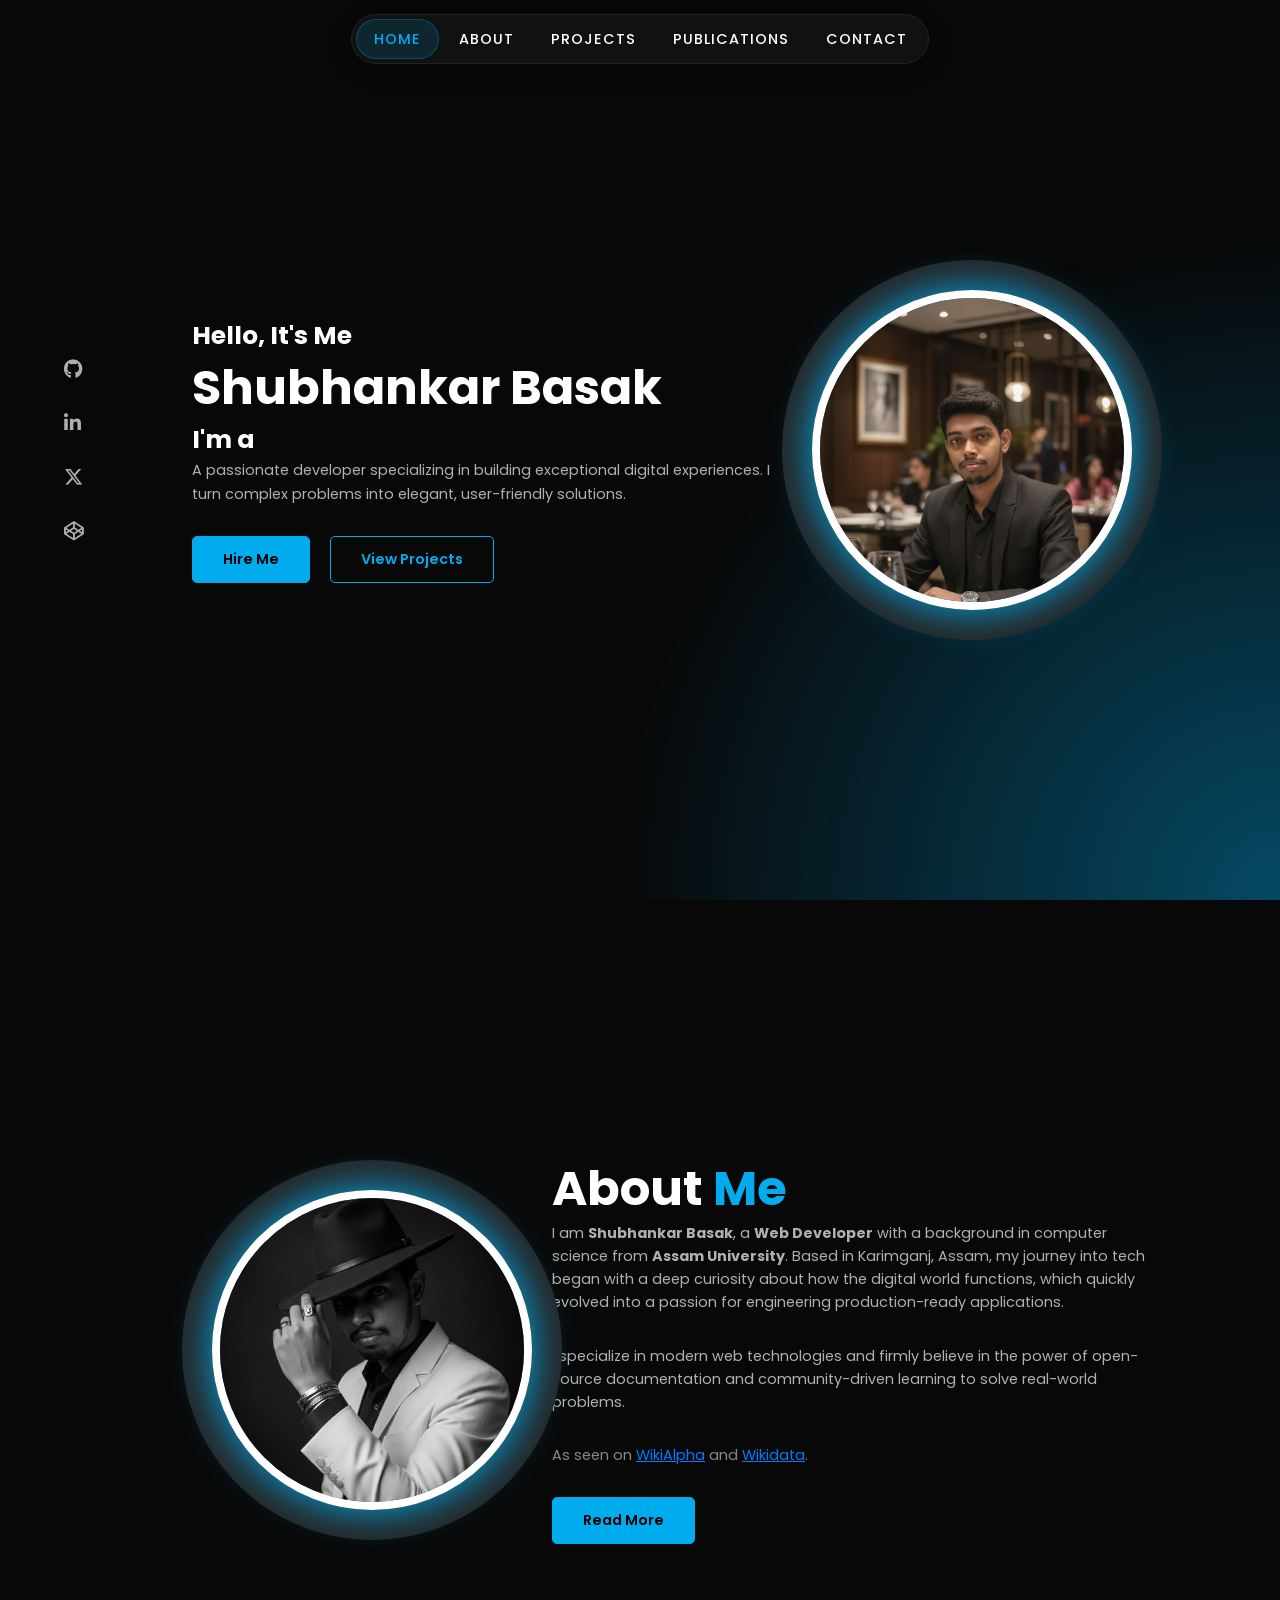
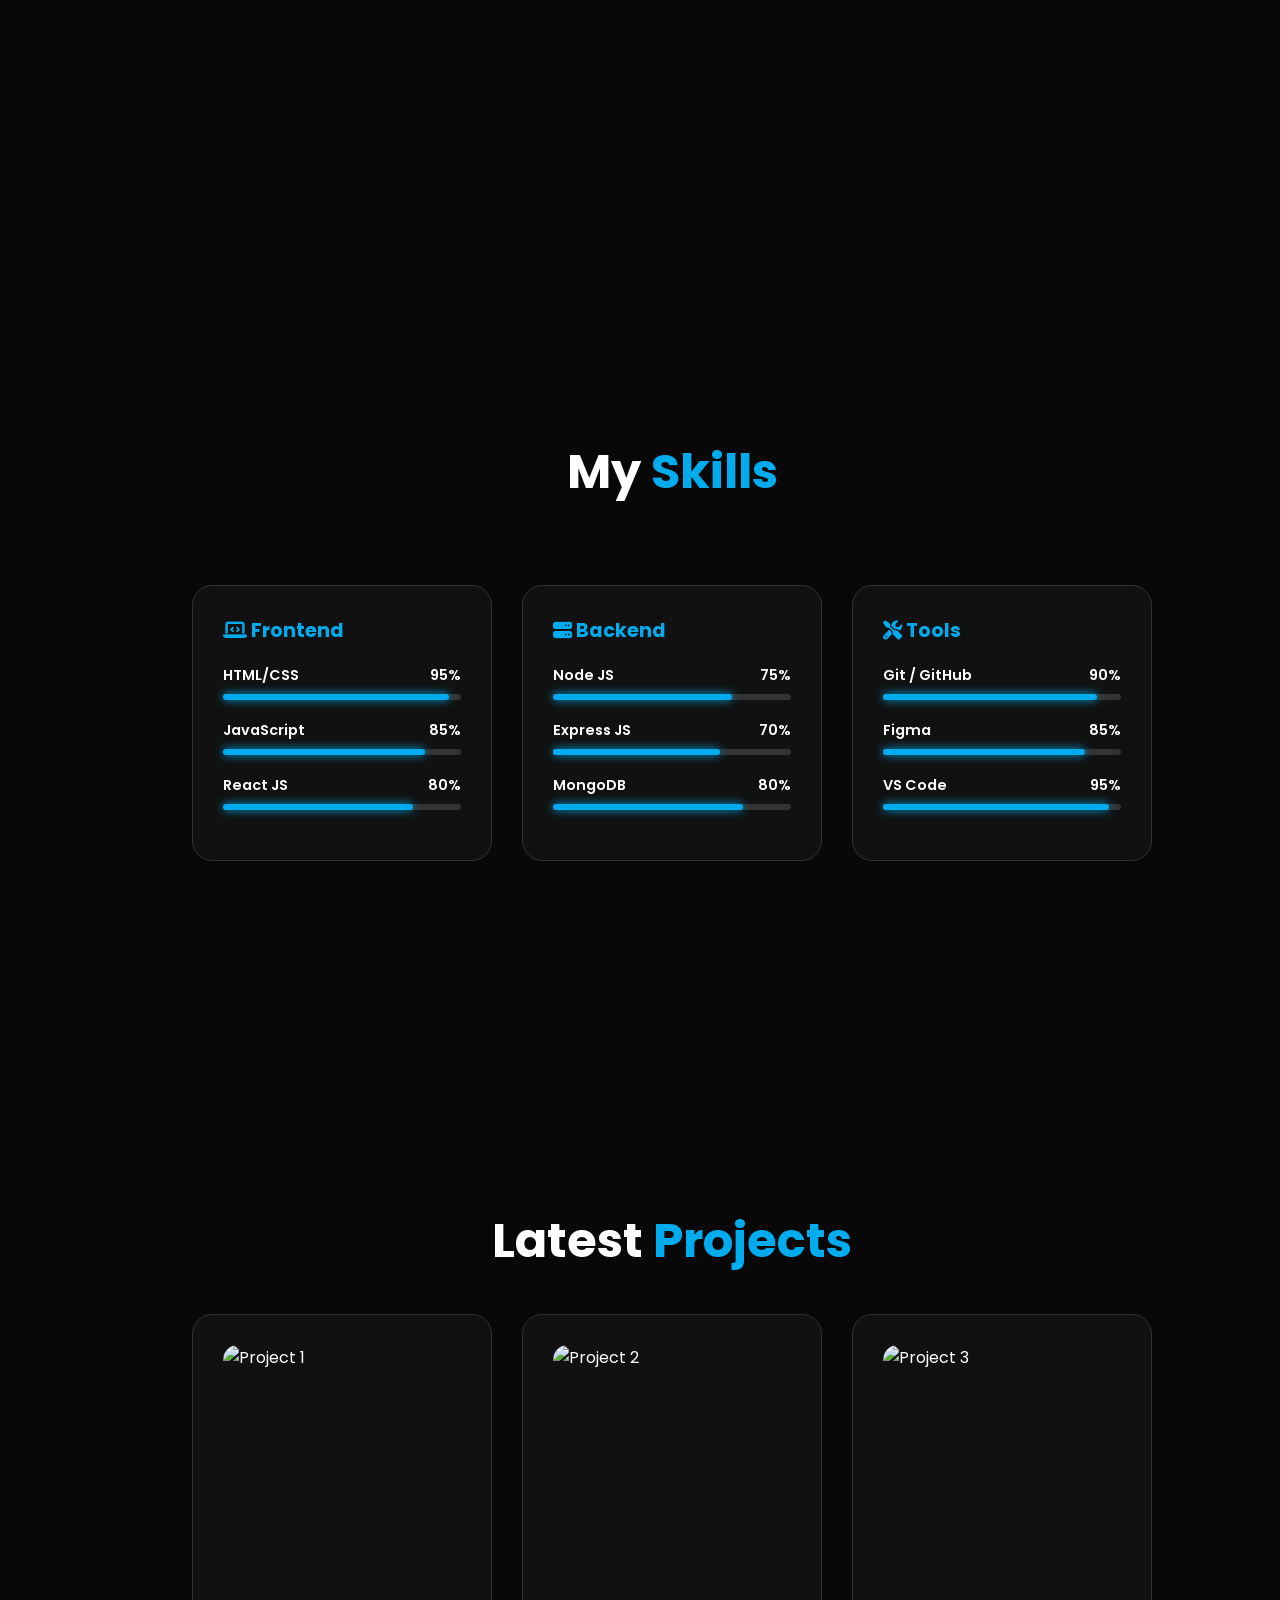
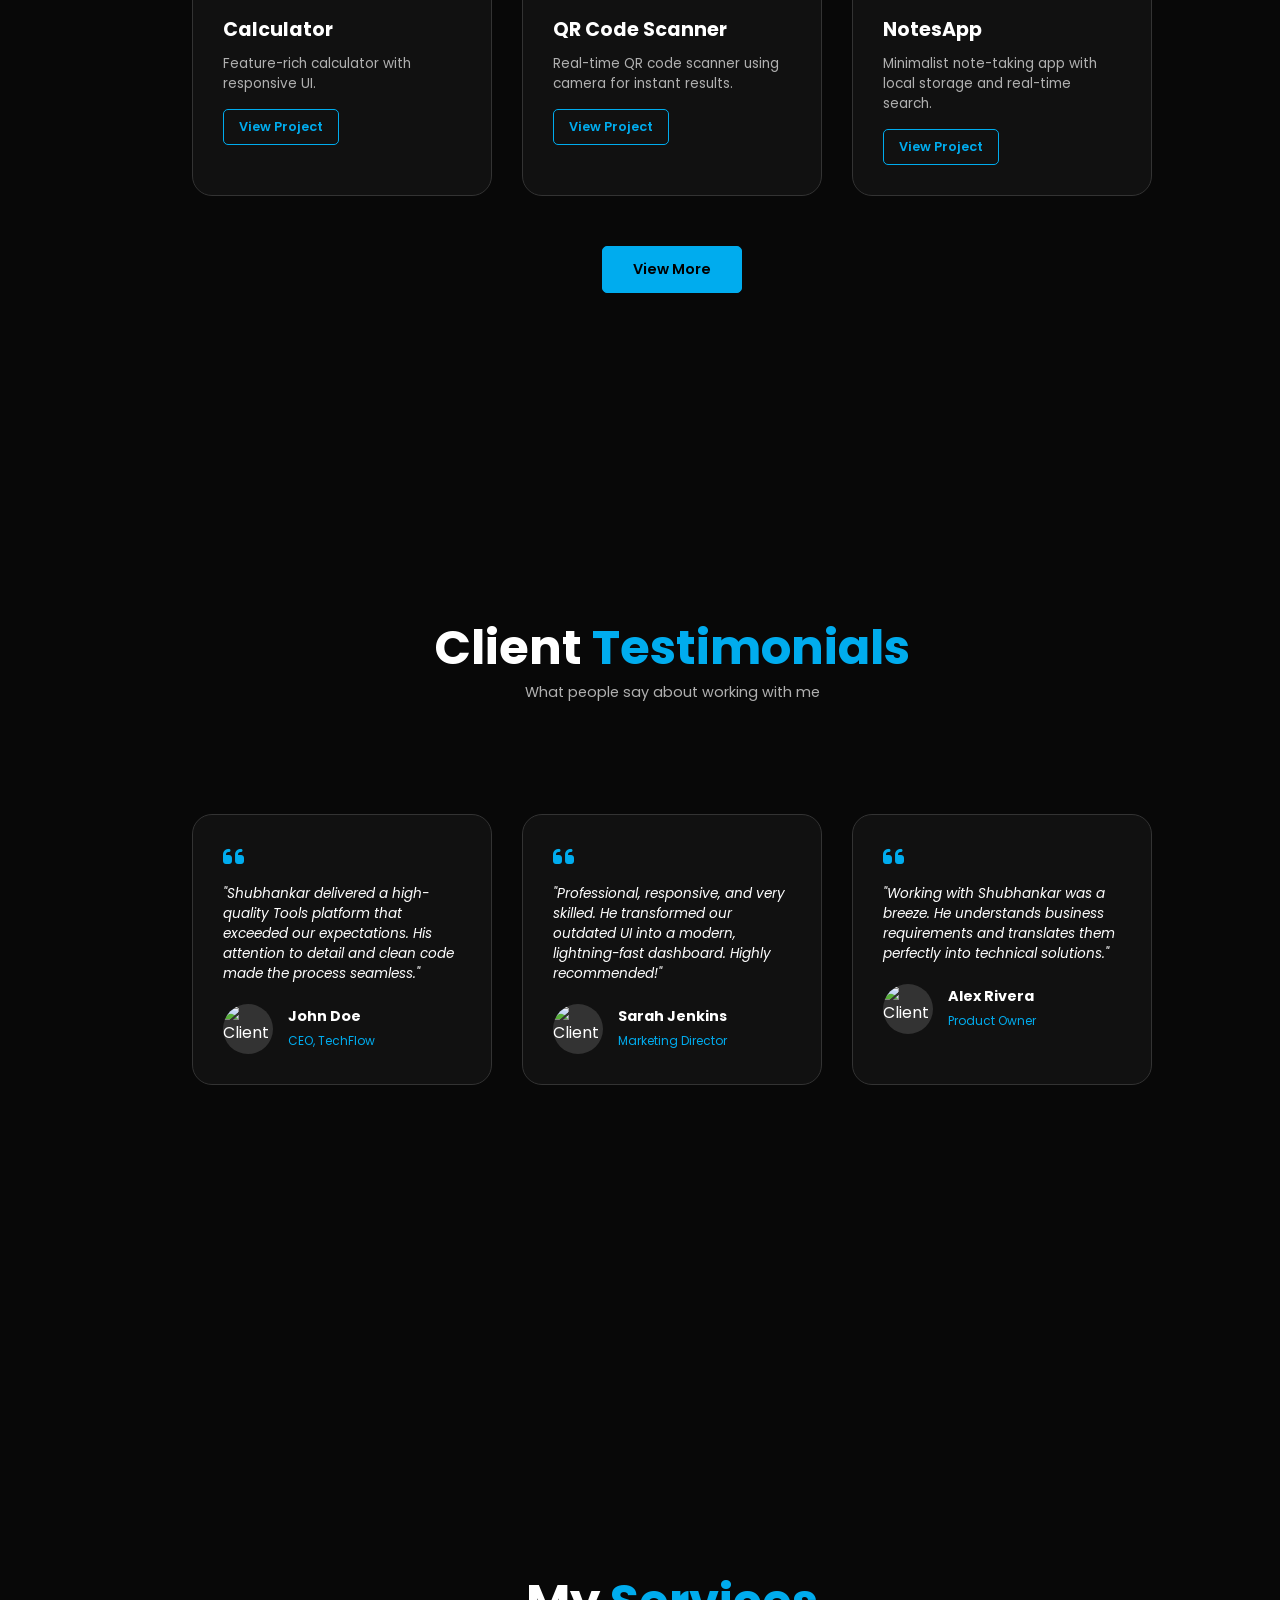
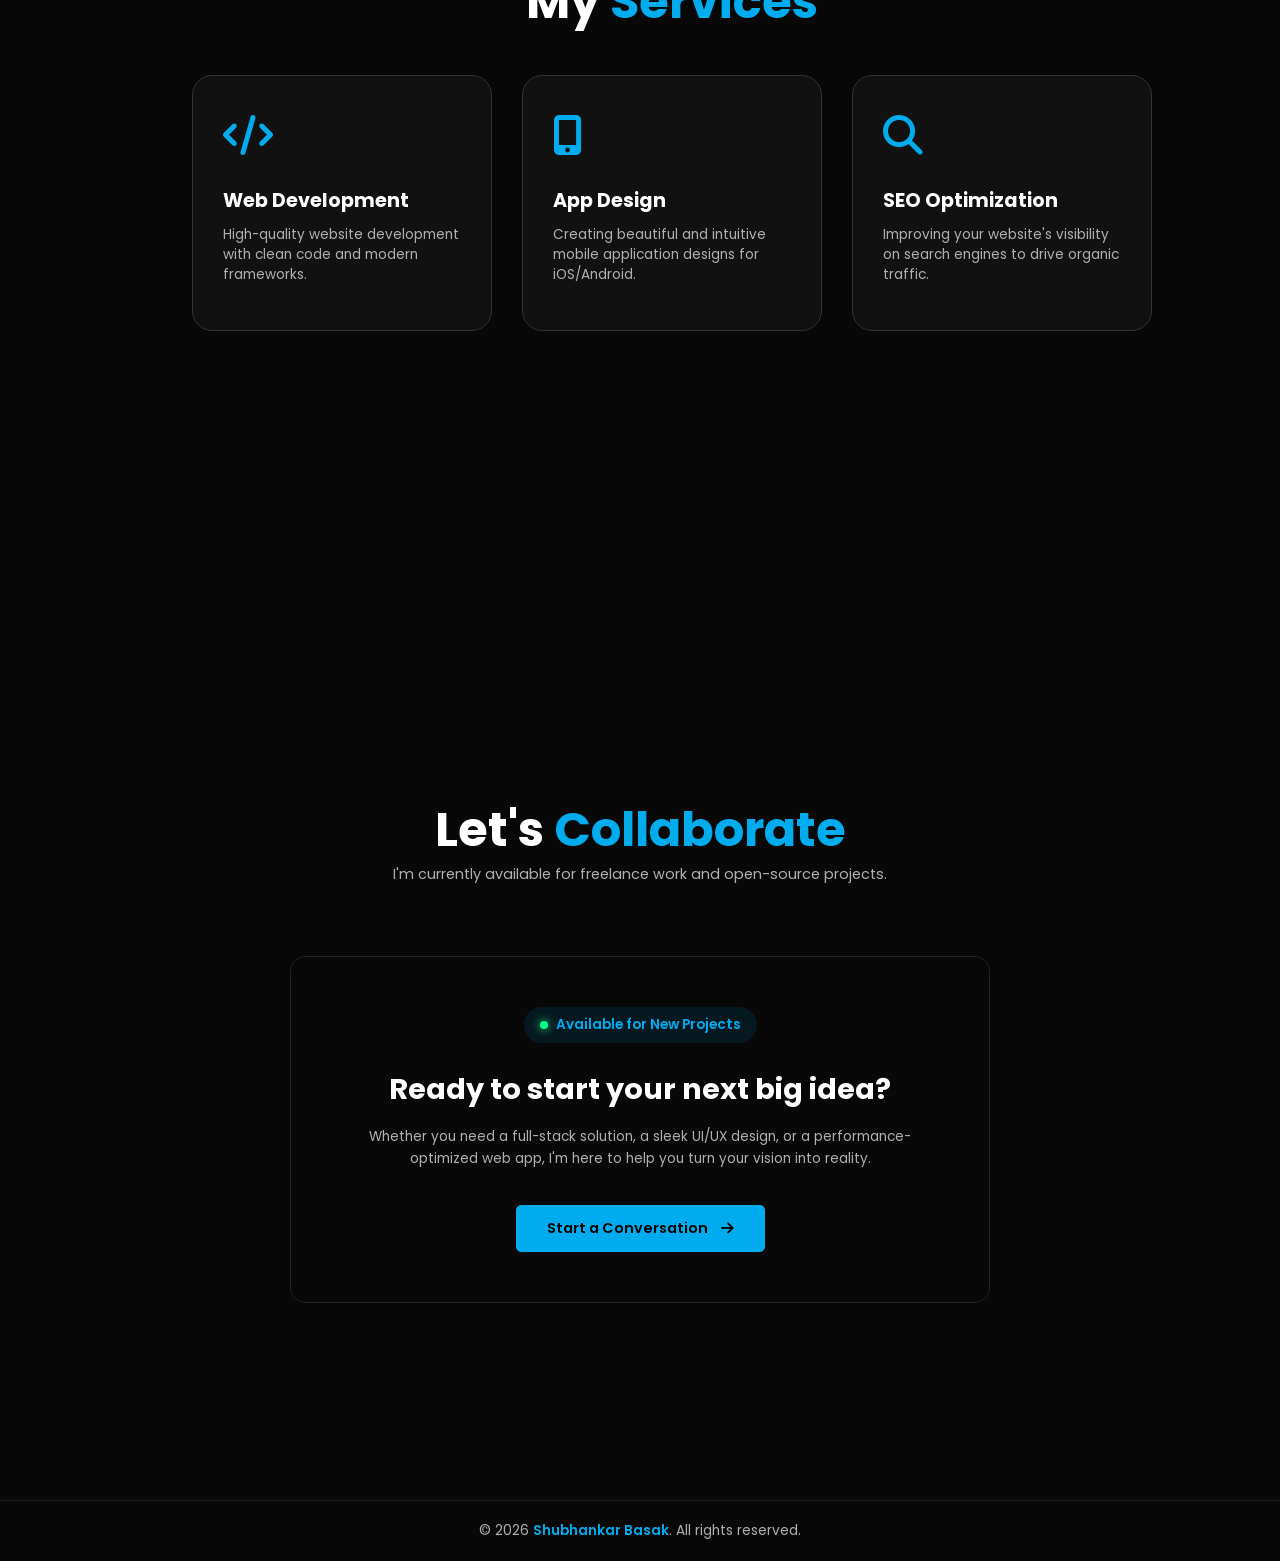
==== commit 621ec71b: "Refine Open Graph title and navigation structure Updated Open Graph title and modified navigation li" ====
--- a/index.html
+++ b/index.html
@@ -25,7 +25,7 @@
 
     <!-- Open Graph -->
     <meta property="og:site_name" content="Shubhankar Basak Portfolio" />
-    <meta property="og:title" content="Shubhankar Basak | Full-Stack Web Developer & CS Student" />
+    <meta property="og:title" content="Shubhankar Basak | Full-Stack Web Developer" />
     <meta property="og:description" content="Explore the portfolio of Shubhankar Basak. Transforming ideas into high-performance web applications with modern technology." />
     <meta property="og:image" content="https://shubhankar-basak.github.io/Images/Shubhankar-Basak-as-Web-Developer.jpg" />
     <meta property="og:image:alt" content="Shubhankar Basak Professional Portrait" />
@@ -106,9 +106,8 @@
         <ul class="nav-links">
             <li><a href="/" class="active">Home</a></li>
             <li><a href="/about/">About</a></li>
-            <li><a href="/#skills">Skills</a></li>
-            <li><a href="/projects/">Project</a></li>
-            <li><a href="/#testimonials">Testimonials</a></li>
+            <li><a href="/projects/">Projects</a></li>
+            <li><a href="/publications/">Publications</a></li>
             <li><a href="/contact/">Contact</a></li>
 
             <div class="mobile-social">
--- a/style.css
+++ b/style.css
@@ -14,7 +14,7 @@
         }
 
         html {
-            scroll-padding-top: 90px; /* Ensures section headers aren't hidden by nav */
+            scroll-padding-top: 90px;
         }
 
         body {
@@ -34,34 +34,324 @@
             z-index: -1;
         }
 
-        /* Navigation */
+        /* =========================================================
+           MASTER NAVIGATION HEADER
+        ========================================================== */
+
         nav {
+            position: fixed;
+            top: 0;
+            left: 0;
+            width: 100%;
+            background: rgba(8, 8, 8, 0.85);
+            backdrop-filter: blur(10px);
+            -webkit-backdrop-filter: blur(10px);
+            z-index: 1000;
+            padding: 20px 5%;
             display: flex;
             justify-content: center;
-            gap: 30px;
-            padding: 25px;
+            align-items: center;
+        }
+
+        .nav-links {
+            display: flex;
+            gap: 28px;
+            list-style: none;
+        }
+
+        .nav-links a {
+            color: var(--text-white);
+            text-decoration: none;
             font-size: 0.9rem;
             text-transform: uppercase;
             letter-spacing: 1px;
-            position: fixed;
-            top: 0;
-            width: 100%;
-            background: rgba(8, 8, 8, 0.8);
-            backdrop-filter: blur(10px);
-            z-index: 1000;
-        }
-
-        nav a {
-            color: var(--text-white);
-            text-decoration: none;
             transition: 0.3s;
             border-bottom: 2px solid transparent;
         }
 
-        nav a:hover, nav a.active {
+        .nav-links a:hover,
+        .nav-links a.active {
             color: var(--primary-blue);
             border-bottom: 2px solid var(--primary-blue);
-            padding-bottom: 5px;
+            padding-bottom: 4px;
+        }
+
+        /* Hamburger */
+        .menu-toggle {
+            display: none;
+            flex-direction: column;
+            align-items: flex-end;
+            justify-content: center;
+            cursor: pointer;
+            gap: 5px;
+            z-index: 1005;
+            width: 44px;
+            height: 44px;
+            padding: 0;
+            border-radius: 50%;
+            background:
+                linear-gradient(135deg,
+                    rgba(255, 255, 255, 0.10),
+                    rgba(255, 255, 255, 0.025));
+            backdrop-filter: blur(14px) saturate(160%);
+            -webkit-backdrop-filter: blur(14px) saturate(160%);
+            border: 1px solid rgba(255, 255, 255, 0.18);
+            box-shadow:
+                0 4px 20px rgba(0, 0, 0, 0.35),
+                inset 0 1px 1px rgba(255, 255, 255, 0.16),
+                inset 0 -2px 8px rgba(0, 172, 238, 0.08);
+            transition:
+                all 0.3s cubic-bezier(0.4, 0, 0.2, 1);
+        }
+
+        .bar {
+            width: 22px;
+            height: 3px;
+            background-color: var(--text-white);
+            transition: 0.4s cubic-bezier(0.4, 0, 0.2, 1);
+            border-radius: 999px;
+            transform-origin: center;
+        }
+
+        .bar:nth-child(2) {
+            width: 15px;
+            transform: translateX(3px);
+        }
+
+        /* Desktop Header */
+        @media (min-width: 769px) {
+            nav {
+                background: transparent;
+                backdrop-filter: none;
+                -webkit-backdrop-filter: none;
+                padding: 14px 5%;
+            }
+
+            .nav-links {
+                display: flex;
+                gap: 3px;
+                padding: 4px;
+                margin: 0 auto;
+                width: fit-content;
+                max-width: 100%;
+                background: var(--secondary-bg, #111111);
+                border: 1px solid #222;
+                border-radius: 999px;
+                box-shadow: 0 6px 22px rgba(0, 0, 0, 0.22);
+                align-items: center;
+                list-style: none;
+            }
+
+            .nav-links li {
+                list-style: none;
+                margin: 0;
+                padding: 0;
+            }
+
+            .nav-links a {
+                display: flex;
+                align-items: center;
+                justify-content: center;
+                min-height: 40px;
+                padding: 0 17px;
+                border: 0;
+                border-radius: 999px;
+                color: var(--text-white);
+                font-family: 'Poppins', sans-serif;
+                font-size: 0.9rem;
+                font-weight: 500;
+                line-height: 1;
+                letter-spacing: 1px;
+                text-transform: uppercase;
+                text-decoration: none;
+                white-space: nowrap;
+                transition:
+                    background 0.25s ease,
+                    color 0.25s ease;
+            }
+
+            .nav-links a:hover {
+                color: var(--primary-blue);
+                border: 0;
+                padding-bottom: 0;
+                background: rgba(0, 172, 238, 0.06);
+            }
+
+            .nav-links a.active {
+                color: var(--primary-blue);
+                background: rgba(0, 172, 238, 0.14);
+                border: 1px solid rgba(0, 172, 238, 0.28);
+                padding-bottom: 0;
+                box-shadow: none;
+            }
+
+            .nav-links a.active:hover {
+                color: var(--primary-blue);
+                background: rgba(0, 172, 238, 0.18);
+            }
+
+            .mobile-social {
+                display: none;
+            }
+        }
+
+        /* Mobile Header */
+        @media (max-width: 768px) {
+            nav {
+                background: transparent !important;
+                backdrop-filter: none !important;
+                -webkit-backdrop-filter: none !important;
+                border: none !important;
+                justify-content: flex-end;
+                padding: 12px 16px;
+                pointer-events: none;
+            }
+
+            .menu-toggle {
+                display: flex;
+                pointer-events: auto;
+                margin-left: auto !important;
+                position: relative;
+                width: 38px;
+                height: 38px;
+                padding: 0;
+                align-items: center;
+                justify-content: center;
+                gap: 5px;
+            }
+
+            .menu-toggle:active {
+                transform: scale(0.92);
+            }
+
+            .menu-toggle:hover {
+                border-color: rgba(255, 255, 255, 0.28);
+                box-shadow:
+                    0 5px 24px rgba(0, 0, 0, 0.4),
+                    inset 0 1px 1px rgba(255, 255, 255, 0.2),
+                    inset 0 -2px 10px rgba(0, 172, 238, 0.12);
+            }
+
+            .nav-links {
+                position: fixed;
+                top: 62px;
+                right: 16px;
+                height: auto;
+                width: min(280px, calc(100vw - 32px));
+                max-height: calc(100vh - 92px);
+                overflow-y: auto;
+                background:
+                    linear-gradient(135deg,
+                        rgba(25, 25, 25, 0.94),
+                        rgba(10, 10, 10, 0.88));
+                backdrop-filter: blur(22px) saturate(150%);
+                -webkit-backdrop-filter: blur(22px) saturate(150%);
+                border: 1px solid rgba(255, 255, 255, 0.12);
+                border-radius: 20px;
+                box-shadow:
+                    0 18px 50px rgba(0, 0, 0, 0.55),
+                    inset 0 1px 1px rgba(255, 255, 255, 0.10);
+                display: flex !important;
+                flex-direction: column !important;
+                align-items: stretch;
+                justify-content: flex-start;
+                gap: 0;
+                transition:
+                    opacity 0.25s ease,
+                    transform 0.25s ease,
+                    visibility 0.25s ease;
+                transform: translateY(-10px) scale(0.97);
+                opacity: 0;
+                visibility: hidden;
+                z-index: 1000;
+                padding: 8px;
+                pointer-events: none !important;
+            }
+
+            .nav-links.active {
+                right: 16px;
+                transform: translateY(0) scale(1);
+                opacity: 1;
+                visibility: visible;
+                pointer-events: auto !important;
+            }
+
+            .nav-links li {
+                width: 100%;
+                list-style: none;
+            }
+
+            .nav-links li:not(:last-of-type) {
+                border-bottom: 1px solid rgba(255, 255, 255, 0.08);
+            }
+
+            .nav-links a {
+                display: flex;
+                align-items: center;
+                justify-content: flex-start;
+                width: 100%;
+                min-height: 48px;
+                padding: 0 16px;
+                font-family: 'Poppins', sans-serif;
+                font-size: 0.95rem;
+                font-weight: 500;
+                line-height: 1;
+                color: var(--text-white);
+                border: none !important;
+                border-radius: 12px;
+                letter-spacing: 0.5px;
+                text-transform: uppercase;
+                text-decoration: none;
+                pointer-events: auto !important;
+                transition:
+                    background 0.25s ease,
+                    color 0.25s ease;
+            }
+
+            .nav-links a:hover {
+                color: var(--text-white) !important;
+                text-decoration: none;
+                background: transparent;
+            }
+
+            .nav-links a.active {
+                color: var(--primary-blue) !important;
+                background: transparent;
+                border: none !important;
+                padding-bottom: 0 !important;
+            }
+
+            .menu-toggle.active .bar:nth-child(1) {
+                width: 22px;
+                transform: translateY(4px) rotate(45deg);
+            }
+
+            .menu-toggle.active .bar:nth-child(2) {
+                width: 22px;
+                transform: translateY(-4px) rotate(-45deg);
+            }
+
+            .mobile-social {
+                display: flex;
+                justify-content: center;
+                margin: 2px 0 2px;
+                padding-top: 6px;
+                gap: 16px;
+                pointer-events: auto !important;
+                border-top: 1px solid rgba(255, 255, 255, 0.08);
+            }
+
+            .mobile-social a {
+                font-size: 1.35rem;
+                color: var(--text-gray);
+                transition: color 0.3s;
+                pointer-events: auto !important;
+            }
+
+            .mobile-social a:hover {
+                color: var(--text-gray);
+                transform: none;
+            }
         }
 
         /* Sidebar Icons */
@@ -125,7 +415,7 @@
         .hero-text h1 span {
             color: var(--primary-blue);
         }
-        
+
         .hero-text p {
             color: var(--text-gray);
             line-height: 1.6;
@@ -203,7 +493,8 @@
         }
 
         /* Grid & Cards (Used for Projects and Services) */
-        #project, #service {
+        #project,
+        #service {
             flex-direction: column;
             justify-content: center;
             text-align: center;
@@ -271,6 +562,7 @@
                 text-align: center;
                 padding: 100px 5%;
             }
+
             .sidebar {
                 position: relative;
                 flex-direction: row;
@@ -279,372 +571,128 @@
                 transform: none;
                 margin-top: 40px;
             }
+
             .hero-text {
                 margin-top: 40px;
             }
+
             .btn-group {
                 justify-content: center;
             }
         }
+
         /* Skill Specific Styles */
-.skill-item {
-    margin-bottom: 20px;
-}
-
-.skill-info {
-    display: flex;
-    justify-content: space-between;
-    margin-bottom: 8px;
-    font-size: 0.9rem;
-    font-weight: 600;
-}
-
-.progress-line {
-    width: 100%;
-    height: 6px;
-    background-color: #333;
-    border-radius: 10px;
-    position: relative;
-}
-
-.progress-line span {
-    height: 100%;
-    background-color: var(--primary-blue);
-    position: absolute;
-    border-radius: 10px;
-    box-shadow: 0 0 10px var(--primary-blue);
-}
-input:focus, textarea:focus {
-    border-color: var(--primary-blue) !important;
-    box-shadow: 0 0 10px rgba(0, 172, 238, 0.1);
-    transition: 0.3s;
-}
-/* Custom Scrollbar for Chrome, Safari, and Edge */
-::-webkit-scrollbar {
-    width: 8px;
-}
-
-::-webkit-scrollbar-track {
-    background: #080808; 
-}
-
-::-webkit-scrollbar-thumb {
-    background: var(--primary-blue);
-    border-radius: 10px;
-}
-
-::-webkit-scrollbar-thumb:hover {
-    background: #0086b3; /* Slightly darker blue on hover */
-}
-/* Changes the color of text when a user highlights it */
-::selection {
-    background-color: var(--primary-blue);
-    color: #000;
-}
-.card {
-    /* ... your existing code ... */
-    transition: all 0.4s cubic-bezier(0.175, 0.885, 0.32, 1.275);
-}
-/* Hamburger Styles */
-.menu-toggle {
-    display: none; /* Hidden on desktop */
-    flex-direction: column;
-    cursor: pointer;
-    gap: 6px;
-    z-index: 1001;
-}
-
-.bar {
-    width: 25px;
-    height: 3px;
-    background-color: var(--text-white);
-    transition: 0.4s;
-    border-radius: 2px;
-}
-
-/* Mobile Menu Media Query */
-@media (max-width: 768px) {
-    nav {
-        background: transparent !important;
-        backdrop-filter: none !important;
-        -webkit-backdrop-filter: none !important;
-        border: none !important;
-        justify-content: flex-end;
-        padding: 20px 25px;
-        pointer-events: none; /* Allows clicks to pass through empty nav areas */
-    }
-
-    /* Make only the menu button visible and clickable */
-    .menu-toggle {
-        display: flex;
-        pointer-events: auto; /* Ensures button stays clickable */
-        margin-left: auto !important;
-        position: relative;
-        z-index: 1005; /* Keeps toggle button on top of drawer */
-
-        /* Liquid Glass UI Styling */
-        padding: 14px;
-        border-radius: 50%;
-        background: linear-gradient(135deg, rgba(255, 255, 255, 0.1), rgba(255, 255, 255, 0.03));
-        backdrop-filter: blur(12px) saturate(160%);
-        -webkit-backdrop-filter: blur(12px) saturate(160%);
-        border: 1px solid rgba(255, 255, 255, 0.15);
-        box-shadow:
-            0 4px 30px rgba(0, 0, 0, 0.4),
-            inset 0 1px 1px rgba(255, 255, 255, 0.2),
-            inset 0 -2px 10px rgba(0, 172, 238, 0.1);
-        transition: all 0.3s cubic-bezier(0.4, 0, 0.2, 1);
-    }
-
-    .menu-toggle:active {
-        transform: scale(0.92);
-        background: linear-gradient(135deg, rgba(0, 172, 238, 0.2), rgba(255, 255, 255, 0.05));
-        border-color: rgba(0, 172, 238, 0.4);
-        box-shadow:
-            0 4px 20px rgba(0, 172, 238, 0.2),
-            inset 0 1px 1px rgba(255, 255, 255, 0.3);
-    }
-
-    .nav-links {
-        position: fixed;
-        top: 0;
-        right: -100%; /* Hidden by default */
-        height: 100vh;
-        width: 70%;
-        background: rgba(8, 8, 8, 0.98);
-        backdrop-filter: blur(15px);
-        display: flex !important; /* Overrides desktop hide rule */
-        flex-direction: column !important; /* Stacks mobile navigation items vertically */
-        align-items: center;
-        justify-content: center;
-        gap: 30px;
-        transition: 0.5s cubic-bezier(0.77,0.2,0.05,1.0);
-        z-index: 1000; /* Positions drawer menu correctly layered beneath toggle */
-        pointer-events: auto !important; /* Enables link clicking inside drawer */
-    }
-
-    .nav-links.active { 
-        right: 0; 
-    }
-
-    /* Animated X Bar */
-    .menu-toggle.active .bar:nth-child(1) { transform: translateY(9px) rotate(45deg); }
-    .menu-toggle.active .bar:nth-child(2) { opacity: 0; }
-    .menu-toggle.active .bar:nth-child(3) { transform: translateY(-9px) rotate(-45deg); }
-
-    /* Mobile Text Hover: Blue and Underline only */
-    .nav-links a {
-        font-size: 1.2rem;
-        border-bottom: none !important; /* Remove desktop border */
-        padding-bottom: 0 !important;
-        pointer-events: auto !important; /* Explicitly guarantees link clicks hit */
-    }
-
-    .nav-links a:hover {
-        color: var(--primary-blue) !important;
-        text-decoration: underline;
-        text-underline-offset: 8px;
-    }
-}
-/* Restores spacing and layout for Desktop */
-.nav-links {
-    display: flex;
-    gap: 30px; /* This adds the space between your links */
-}
-
-/* Ensure links don't have underlines by default */
-.nav-links a {
-    text-decoration: none;
-}
-
-/* Adjust the main nav to keep things centered */
-nav {
-    display: flex;
-    justify-content: center;
-    align-items: center;
-}
-@media (max-width: 992px) {
-    /* Target the About section specifically */
-    #about {
-        flex-direction: column; /* Stack vertically */
-    }
-
-    /* Force the profile image to the top */
-    #about .profile-container {
-        order: 1; 
-        margin-bottom: 20px; /* Add space between image and text */
-    }
-
-    /* Force the text to the bottom */
-    #about .hero-text {
-        order: 2;
-    }
-}
-/* Modal Overlay */
-.modal-overlay {
-    position: fixed;
-    top: 0;
-    left: 0;
-    width: 100%;
-    height: 100%;
-    background: rgba(0, 0, 0, 0.9);
-    backdrop-filter: blur(8px);
-    display: none; /* Hidden by default */
-    justify-content: center;
-    align-items: center;
-    z-index: 2000;
-}
-
-/* Modal Box */
-.modal-content {
-    background: #111;
-    padding: 40px;
-    border-radius: 20px;
-    border: 1px solid var(--primary-blue);
-    width: 90%;
-    max-width: 700px;
-    max-height: 80vh;
-    overflow-y: auto;
-    position: relative;
-    animation: modalFadeIn 0.3s ease;
-}
-
-@keyframes modalFadeIn {
-    from { opacity: 0; transform: scale(0.9); }
-    to { opacity: 1; transform: scale(1); }
-}
-
-.close-modal {
-    position: absolute;
-    top: 20px;
-    right: 25px;
-    font-size: 2rem;
-    color: var(--text-gray);
-    cursor: pointer;
-}
-
-.close-modal:hover { color: var(--primary-blue); }
-
-/* Modal List Styling */
-.modal-grid {
-    display: flex;
-    flex-direction: column;
-    gap: 15px;
-    margin-top: 25px;
-}
-
-.modal-item {
-    padding: 15px;
-    border-bottom: 1px solid #222;
-    display: flex;
-    justify-content: space-between;
-    align-items: center;
-}
-
-.modal-item h4 { margin-bottom: 5px; }
-.modal-item p { font-size: 0.85rem; color: var(--text-gray); }
-
-.modal-content {
-    background: #111;
-    padding: 40px;
-    padding-right: 25px; /* Extra space to keep the thumb away from the edge */
-    border-radius: 20px;
-    border: 1px solid var(--primary-blue);
-    overflow-y: auto;
-    scrollbar-width: thin; /* Firefox */
-    scrollbar-color: var(--primary-blue) transparent; /* Firefox */
-}
-
-/* Chrome, Safari, and Edge */
-.modal-content::-webkit-scrollbar {
-    width: 6px;
-}
-
-.modal-content::-webkit-scrollbar-track {
-    background: transparent;
-    margin: 20px 0; /* Important: keeps the thumb away from the rounded border */
-}
-
-.modal-content::-webkit-scrollbar-thumb {
-    background: var(--primary-blue);
-    border-radius: 10px;
-}
-
-/* Hides the arrows */
-.modal-content::-webkit-scrollbar-button {
-    display: none;
-}
-/* 1. Target the buttons specifically for the modal */
-.modal-content::-webkit-scrollbar-button:single-button {
-    background-color: transparent;
-    display: none;
-    width: 0;
-    height: 0;
-}
-
-/* 2. Extra insurance: target the 'up' and 'down' states */
-.modal-content::-webkit-scrollbar-button:start:decrement,
-.modal-content::-webkit-scrollbar-button:end:increment {
-    display: none !important;
-}
-
-/* 3. Refine the track to ensure it doesn't leave gaps where buttons were */
-.modal-content::-webkit-scrollbar-track-piece {
-    background-color: transparent;
-    /* This ensures the track takes up the full height of the scroll area */
-    margin: 10px 0; 
-}
-.sidebar a {
-    color: inherit; /* Keeps current color */
-    transition: color 0.3s;
-}
-.sidebar a:hover i {
-    color: var(--primary-blue);
-}
-/* Hide mobile social icons on desktop */
-.mobile-social-icons {
-    display: none;
-    margin-top: 40px;
-    gap: 30px;
-}
-
-/* Show and style social icons only in mobile menu */
-@media (max-width: 768px) {
-    .mobile-social-icons {
-        display: flex;
-        justify-content: center;
-    }
-
-    .mobile-social-icons a {
-        font-size: 1.8rem;
-        color: var(--text-gray);
-        transition: color 0.3s, transform 0.3s;
-    }
-
-    .mobile-social-icons a:hover {
-        color: var(--primary-blue);
-        transform: scale(1.2);
-    }
-}
-
-.teaser-card {
-    transition: all 0.4s cubic-bezier(0.175, 0.885, 0.32, 1.275);
-    cursor: default;
-}
-
-.teaser-card:hover {
-    transform: translateY(-12px);
-    border-color: var(--primary-blue) !important;
-    box-shadow: 0 20px 40px rgba(0, 0, 0, 0.6), 0 0 20px rgba(0, 172, 238, 0.1);
-}
-
-/* Pulse animation for the availability dot */
-@keyframes pulse {
-    0% { opacity: 1; }
-    50% { opacity: 0.4; }
-    100% { opacity: 1; }
-}
-
-.availability-tag span {
-    animation: pulse 1s infinite;
-}
+        .skill-item {
+            margin-bottom: 20px;
+        }
+
+        .skill-info {
+            display: flex;
+            justify-content: space-between;
+            margin-bottom: 8px;
+            font-size: 0.9rem;
+            font-weight: 600;
+        }
+
+        .progress-line {
+            width: 100%;
+            height: 6px;
+            background-color: #333;
+            border-radius: 10px;
+            position: relative;
+        }
+
+        .progress-line span {
+            height: 100%;
+            background-color: var(--primary-blue);
+            position: absolute;
+            border-radius: 10px;
+            box-shadow: 0 0 10px var(--primary-blue);
+        }
+
+        input:focus,
+        textarea:focus {
+            border-color: var(--primary-blue) !important;
+            box-shadow: 0 0 10px rgba(0, 172, 238, 0.1);
+            transition: 0.3s;
+        }
+
+        /* Custom Scrollbar for Chrome, Safari, and Edge */
+        ::-webkit-scrollbar {
+            width: 8px;
+        }
+
+        ::-webkit-scrollbar-track {
+            background: #080808;
+        }
+
+        ::-webkit-scrollbar-thumb {
+            background: var(--primary-blue);
+            border-radius: 10px;
+        }
+
+        ::-webkit-scrollbar-thumb:hover {
+            background: #0086b3;
+        }
+
+        ::selection {
+            background-color: var(--primary-blue);
+            color: #000;
+        }
+
+        .card {
+            transition: all 0.4s cubic-bezier(0.175, 0.885, 0.32, 1.275);
+        }
+
+        @media (max-width: 992px) {
+            #about {
+                flex-direction: column;
+            }
+
+            #about .profile-container {
+                order: 1;
+                margin-bottom: 20px;
+            }
+
+            #about .hero-text {
+                order: 2;
+            }
+        }
+
+        .sidebar a {
+            color: inherit;
+            transition: color 0.3s;
+        }
+
+        .sidebar a:hover i {
+            color: var(--primary-blue);
+        }
+
+        .teaser-card {
+            transition: all 0.4s cubic-bezier(0.175, 0.885, 0.32, 1.275);
+            cursor: default;
+        }
+
+        .teaser-card:hover {
+            transform: translateY(-12px);
+            border-color: var(--primary-blue) !important;
+            box-shadow: 0 20px 40px rgba(0, 0, 0, 0.6), 0 0 20px rgba(0, 172, 238, 0.1);
+        }
+
+        @keyframes pulse {
+            0% {
+                opacity: 1;
+            }
+
+            50% {
+                opacity: 0.4;
+            }
+
+            100% {
+                opacity: 1;
+            }
+        }
+
+        .availability-tag span {
+            animation: pulse 1s infinite;
+        }
